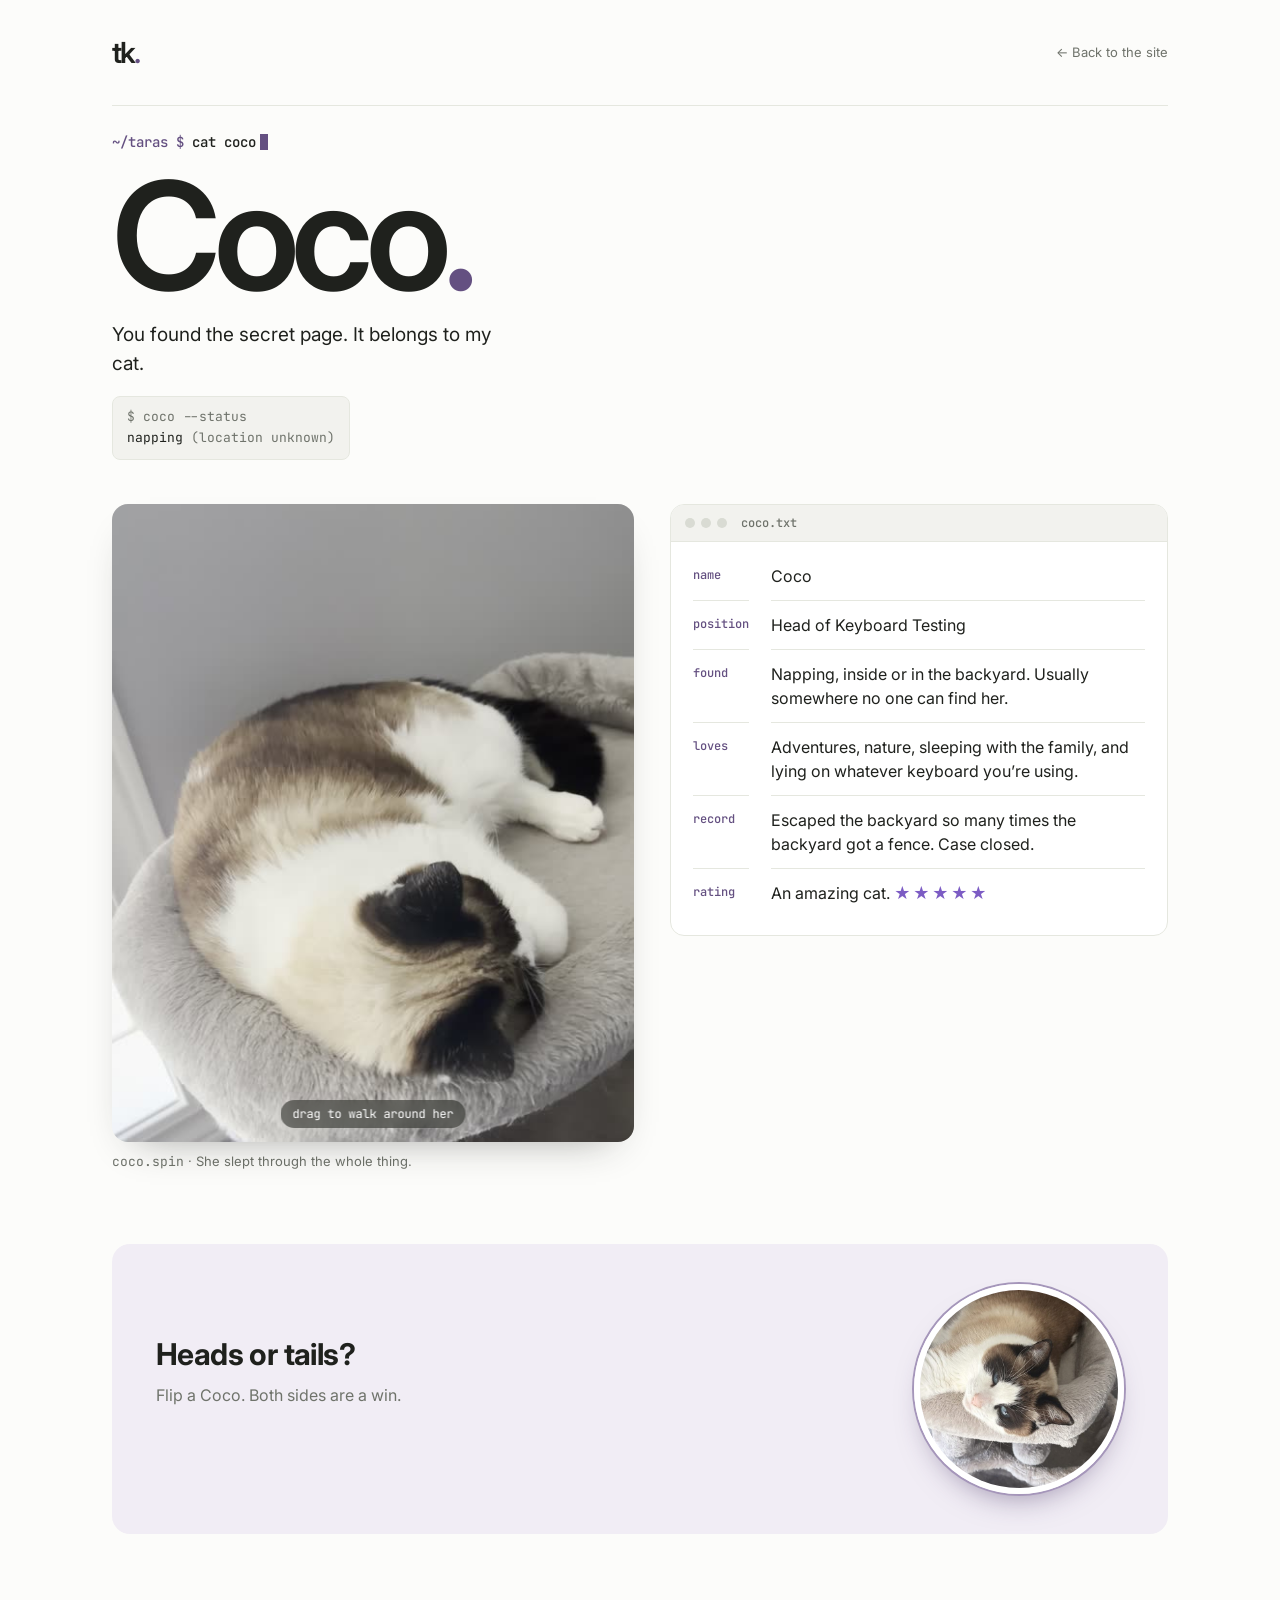
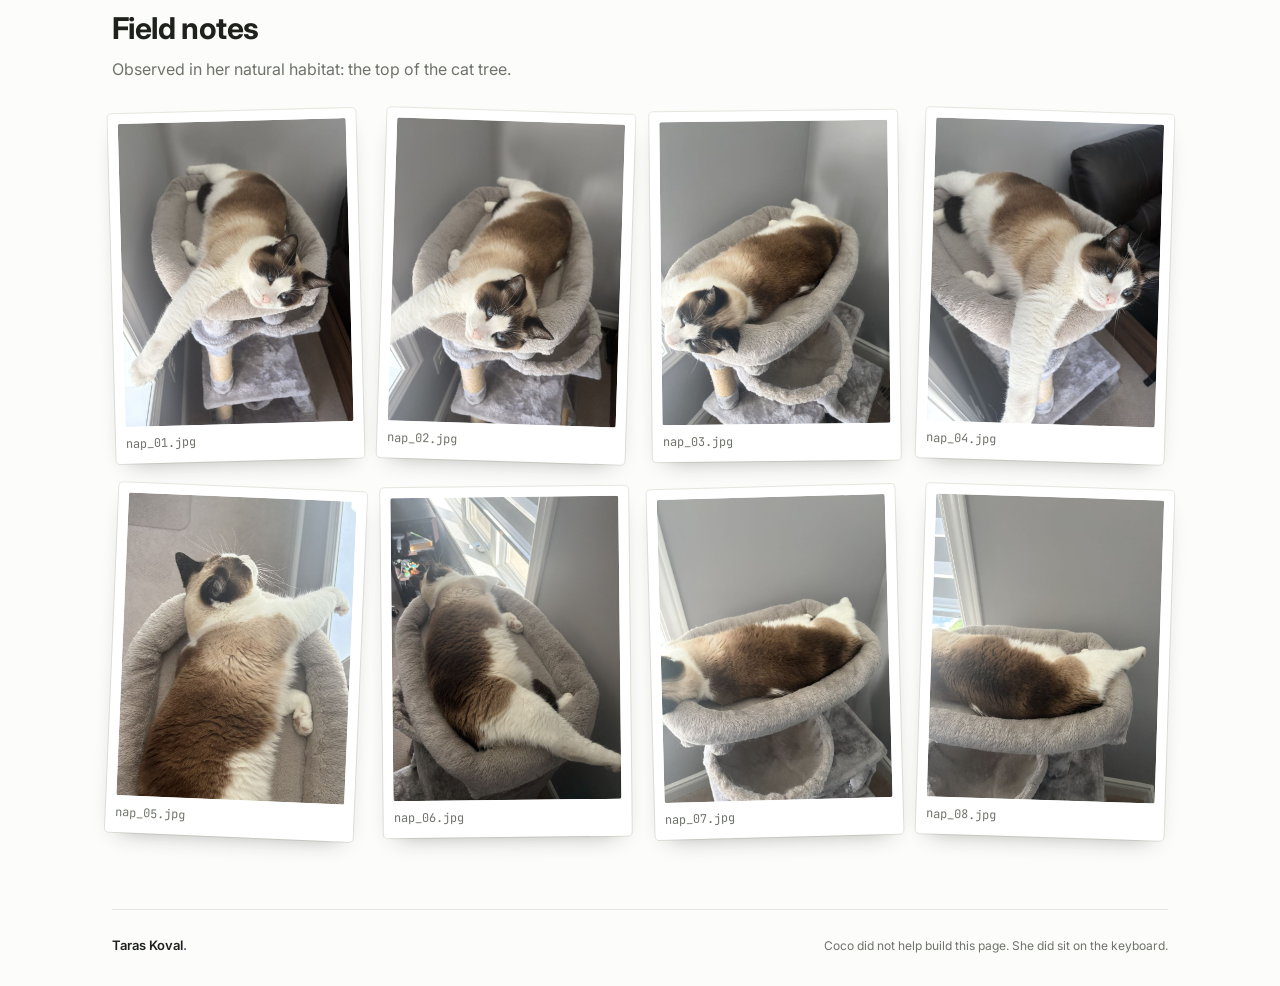
==== coco.html @ 7ed45d6b "Coco page" ====
<!doctype html>
<!-- Copyright (c) 2026 Taras Koval. All rights reserved. See LICENSE. -->
<html lang="en">
<head>
  <meta charset="utf-8">
  <meta name="viewport" content="width=device-width, initial-scale=1">
  <meta name="theme-color" content="#fcfcfa">
  <meta name="robots" content="noindex">
  <title>Coco — taraskoval.ca</title>
  <meta name="description" content="You found Coco.">
  <link rel="icon" href="./favicon.svg" type="image/svg+xml">
  <link rel="preconnect" href="https://fonts.googleapis.com">
  <link rel="preconnect" href="https://fonts.gstatic.com" crossorigin>
  <link rel="stylesheet" href="https://fonts.googleapis.com/css2?family=Inter:wght@400;500;600&family=JetBrains+Mono:wght@400;500&display=swap">
  <link rel="stylesheet" href="./style.css?v=9">
  <link rel="stylesheet" href="./coco.css?v=1">
  <script src="./coco.js?v=1" defer></script>
</head>
<body class="coco-page">
<div class="site-shell">
  <header class="site-header">
    <a class="wordmark" href="./" aria-label="Taras Koval, home">tk<span>.</span></a>
    <nav aria-label="Main navigation">
      <a href="./" class="nav-link">← Back to the site</a>
    </nav>
  </header>

  <main id="main" class="coco">
    <section class="coco-hero">
      <p class="coco-prompt"><span class="accent">~/taras $</span> cat coco<span class="coco-cursor" aria-hidden="true"></span></p>
      <h1 class="coco-name">Coco<span class="accent">.</span></h1>
      <p class="coco-lede">You found the secret page. It belongs to my cat.</p>
      <p class="coco-status"><span class="muted">$ coco --status</span><br>napping <span class="muted">(location unknown)</span></p>
    </section>

    <section class="coco-grid">
      <figure class="spin-card">
        <div class="spin" id="spin" tabindex="0" role="img"
             aria-label="Coco asleep on her cat tree. Drag or use the arrow keys to walk around her.">
          <img id="spin-frame" src="./images/coco/spin/01.jpg" width="540" height="660" alt="" draggable="false">
          <span class="spin-hint" id="spin-hint">drag to walk around her</span>
        </div>
        <figcaption><span class="mono">coco.spin</span> · She slept through the whole thing.</figcaption>
      </figure>

      <article class="profile" aria-label="Coco's profile">
        <div class="profile-bar"><span></span><span></span><span></span><b>coco.txt</b></div>
        <dl>
          <dt>Name</dt><dd>Coco</dd>
          <dt>Position</dt><dd>Head of Keyboard Testing</dd>
          <dt>Found</dt><dd>Napping, inside or in the backyard. Usually somewhere no one can find her.</dd>
          <dt>Loves</dt><dd>Adventures, nature, sleeping with the family, and lying on whatever keyboard you’re using.</dd>
          <dt>Record</dt><dd>Escaped the backyard so many times the backyard got a fence. Case closed.</dd>
          <dt>Rating</dt><dd>An amazing cat. <span class="stars" aria-label="5 out of 5">★★★★★</span></dd>
        </dl>
      </article>
    </section>

    <section class="coin-wrap" aria-labelledby="coin-title">
      <div>
        <h2 id="coin-title">Heads or tails?</h2>
        <p class="muted">Flip a Coco. Both sides are a win.</p>
        <p class="coin-result" id="coin-result" aria-live="polite">&nbsp;</p>
      </div>
      <button class="coin" id="coin" type="button" aria-label="Flip the coin">
        <span class="coin-inner" id="coin-inner">
          <span class="coin-face heads"><img src="./images/coco/heads.jpg" alt="Coco's face" width="600" height="600"></span>
          <span class="coin-face tails"><img src="./images/coco/tails.jpg" alt="Coco's back end and tail" width="600" height="600"></span>
        </span>
      </button>
    </section>

    <section class="gallery-wrap" aria-labelledby="gallery-title">
      <h2 id="gallery-title">Field notes</h2>
      <p class="muted">Observed in her natural habitat: the top of the cat tree.</p>
      <ul class="gallery">
        <li><img src="./images/coco/1.jpg" alt="Coco stretched out with one paw hanging over the edge" loading="lazy" width="720" height="960"><span>nap_01.jpg</span></li>
        <li><img src="./images/coco/2.jpg" alt="Coco looking up at the camera from her bed" loading="lazy" width="720" height="960"><span>nap_02.jpg</span></li>
        <li><img src="./images/coco/3.jpg" alt="Coco curled up, looking sideways" loading="lazy" width="720" height="960"><span>nap_03.jpg</span></li>
        <li><img src="./images/coco/6.jpg" alt="Coco lounging next to the couch" loading="lazy" width="720" height="960"><span>nap_04.jpg</span></li>
        <li><img src="./images/coco/8.jpg" alt="Coco from above, one paw reaching for the window" loading="lazy" width="720" height="960"><span>nap_05.jpg</span></li>
        <li><img src="./images/coco/7.jpg" alt="Coco from behind, looking out the window" loading="lazy" width="720" height="960"><span>nap_06.jpg</span></li>
        <li><img src="./images/coco/4.jpg" alt="Coco's back, fast asleep" loading="lazy" width="720" height="960"><span>nap_07.jpg</span></li>
        <li><img src="./images/coco/5.jpg" alt="Coco's back legs stretched out by the window" loading="lazy" width="720" height="960"><span>nap_08.jpg</span></li>
      </ul>
    </section>
  </main>

  <footer>
    <a class="footer-name" href="./">Taras Koval<span class="accent">.</span></a>
    <span>Coco did not help build this page. She did sit on the keyboard.</span>
  </footer>
</div>
</body>
</html>
---- style.css ----
/* Copyright (c) 2026 Taras Koval. All rights reserved. See LICENSE. */

:root {
  --paper:#fcfcfa;
  --ink:#1f211d;
  --muted:#6f736b;
  --line:#e5e7df;
  --field:#f2f2ee;
  --accent:#645081;
  --accent-2:#7c5cc4;
  --accent-soft:#a596ba;
  --pale:#f1edf5;
  --sans:Inter,-apple-system,BlinkMacSystemFont,'Segoe UI',Helvetica,Arial,sans-serif;
  --mono:'JetBrains Mono','SFMono-Regular',Consolas,'Liberation Mono',monospace;
  --ease:cubic-bezier(.2,.7,.2,1);
}
* { box-sizing:border-box; }
body {
  margin:0;
  background:var(--paper);
  color:var(--ink);
  font:16px/1.5 var(--sans);
  -webkit-font-smoothing:antialiased;
  overflow-x:hidden;
}
a { color:inherit; text-decoration:none; }
button,input,textarea { font:inherit; color:inherit; }
button,a,input,textarea { -webkit-tap-highlight-color:transparent; }
button { cursor:pointer; }
a:focus-visible,button:focus-visible { outline:2px solid var(--accent); outline-offset:4px; border-radius:4px; }
::selection { background:#ded5e9; color:#27202d; }
.sr-only {
  position:absolute; width:1px; height:1px; padding:0; margin:-1px;
  overflow:hidden; clip:rect(0,0,0,0); white-space:nowrap; border:0;
}
.accent { color:var(--accent); }

/* Soft light that follows the cursor (desktop only). */
.glow {
  position:fixed;
  left:0; top:0;
  width:620px; height:620px;
  margin:-310px 0 0 -310px;
  border-radius:50%;
  background:radial-gradient(circle, rgba(124,92,196,.13), rgba(124,92,196,0) 65%);
  pointer-events:none;
  z-index:0;
  opacity:0;
  transition:opacity .6s;
  transform:translate3d(var(--gx,50vw),var(--gy,30vh),0);
}
.glow.on { opacity:1; }

/* ---------- Shell ---------- */
.site-shell {
  position:relative;
  z-index:1;
  max-width:1184px;
  margin:auto;
  padding:0 64px;
  min-height:100svh;
  display:flex;
  flex-direction:column;
}
main { flex:1; display:flex; flex-direction:column; }
.page-view { flex:1; }
.page-view[hidden] { display:none!important; }
.page-view:focus { outline:none; }
.skip {
  position:absolute; top:-80px; left:20px; z-index:5;
  background:var(--ink); color:white; padding:12px;
}
.skip:focus { top:12px; }

/* ---------- Header ---------- */
.site-header {
  height:106px;
  display:flex;
  align-items:center;
  justify-content:space-between;
  border-bottom:1px solid var(--line);
}
.wordmark { font-size:29px; letter-spacing:-2px; font-weight:600; line-height:1; }
.wordmark span { color:var(--accent); display:inline-block; transition:transform .4s var(--ease); }
.wordmark:hover span { transform:translateY(-6px); }
nav { display:flex; gap:33px; font-size:13px; }
nav a { position:relative; padding:11px 0; color:var(--muted); transition:color .2s; }
nav a:hover,nav a[aria-current=page] { color:var(--ink); }
nav a:after {
  content:''; height:2px; border-radius:2px;
  background:linear-gradient(90deg,var(--accent-2),var(--accent));
  position:absolute; bottom:2px; left:0; width:100%;
  transform:scaleX(0); transform-origin:left; transition:transform .3s var(--ease);
}
nav a:hover:after { transform:scaleX(.35); }
nav a[aria-current=page]:after { transform:scaleX(1); }

/* ---------- Entrance motion ---------- */
.rise { animation:rise .7s var(--ease) both; animation-delay:calc(var(--d,0) * 80ms + 60ms); }
@keyframes rise {
  from { opacity:0; transform:translateY(16px); }
  to { opacity:1; transform:none; }
}

/* ---------- Home ---------- */
.home { padding:53px 0 70px; display:flex; flex-direction:column; }
.hero-topline { display:flex; justify-content:space-between; align-items:center; gap:20px; }
.eyebrow,.edition { font:11px/1.5 var(--mono); letter-spacing:1px; color:var(--muted); }
.edition { font-size:10px; color:var(--accent); }
.intro-grid {
  flex:1;
  display:grid;
  grid-template-columns:auto minmax(280px,450px);
  justify-content:start;
  column-gap:clamp(48px,6vw,96px);
  align-content:center;
  align-items:end;
  margin-top:40px;
}
.name {
  font-size:clamp(96px,15vw,224px);
  letter-spacing:-.07em;
  font-weight:550;
  line-height:.92;
  margin:0 0 0 -8px;
  cursor:default;
}
.name-line { display:block; white-space:nowrap; }
.char {
  display:inline-block;
  animation:char-in .9s var(--ease) both;
  animation-delay:calc(var(--i) * 45ms + 120ms);
  transition:transform .35s var(--ease), color .35s;
}
.char:hover { transform:translateY(-.08em); color:var(--accent); }
@keyframes char-in {
  from { opacity:0; transform:translateY(.45em) rotate(4deg); }
  to { opacity:1; transform:none; }
}
.name-dot { display:inline-block; animation:dot-in 1s var(--ease) .75s both; }
.name-dot.char { animation:dot-in 1s var(--ease) .75s both; }
@keyframes dot-in {
  0% { opacity:0; transform:translateY(-1.2em); }
  60% { opacity:1; transform:translateY(.06em); }
  80% { transform:translateY(-.04em); }
  100% { opacity:1; transform:none; }
}

.intro-copy { max-width:450px; padding-bottom:.4em; }
.hello { font-size:15px; font-weight:600; margin:0; }
.bio { font-size:clamp(19px,1.55vw,22px); line-height:1.6; letter-spacing:-.3px; margin:14px 0 24px; }
.bio strong { font-weight:500; color:var(--accent); }

.stack {
  display:flex;
  flex-wrap:wrap;
  align-items:center;
  gap:6px 10px;
  margin:0 0 26px;
  padding:10px 14px;
  font:13px/1.4 var(--mono);
  background:var(--pale);
  border-radius:8px;
  width:max-content;
  max-width:100%;
}
.stack-prompt { color:var(--accent-soft); }
.stack-text { color:var(--muted); white-space:nowrap; }
.scramble { color:var(--accent); font-weight:500; }
.caret {
  display:inline-block;
  width:7px; height:15px;
  margin-left:3px;
  vertical-align:-2px;
  background:var(--accent);
  animation:blink 1.1s steps(1) infinite;
}
@keyframes blink { 50% { opacity:0; } }

/* Buttons */
.actions { display:flex; gap:12px; flex-wrap:wrap; margin-bottom:24px; }
.btn {
  display:inline-flex;
  align-items:center;
  justify-content:center;
  gap:12px;
  padding:13px 22px;
  border-radius:999px;
  border:0;
  font-size:14px;
  font-weight:500;
  transition:transform .25s var(--ease), box-shadow .25s, background-position .5s;
}
.btn-arrow { display:inline-block; transition:transform .25s var(--ease); }
.btn:hover .btn-arrow { transform:translateX(4px); }
.btn:active { transform:scale(.97); }
.btn-primary {
  color:white;
  background:linear-gradient(110deg,var(--accent-2),var(--accent) 55%,#4d3c66);
  background-size:180% 100%;
  box-shadow:0 6px 18px -8px rgba(100,80,129,.7);
}
.btn-primary:hover { background-position:100% 0; box-shadow:0 10px 24px -10px rgba(100,80,129,.85); transform:translateY(-1px); }
.btn-soft { background:var(--pale); color:var(--accent); }
.btn-soft:hover { background:#e8e1f0; transform:translateY(-1px); }

.social-links { display:flex; gap:22px; align-items:center; }
.social-links a {
  display:flex; align-items:center; gap:7px;
  color:var(--muted); font-size:12px; padding:6px 0; transition:color .2s, transform .2s var(--ease);
}
.social-links a:hover { color:var(--accent); transform:translateY(-2px); }
.social-links svg { width:17px; height:17px; }

/* ---------- Inner pages ---------- */
.projects,.contact { padding:64px 0 72px; max-width:720px; }
.page-title {
  font-size:clamp(56px,8vw,88px);
  font-weight:550;
  letter-spacing:-.055em;
  line-height:1;
  margin:16px 0 22px;
}
.lede { font-size:17px; line-height:1.75; color:#4a4d46; margin:0 0 40px; max-width:640px; }

/* Projects */
.projects { max-width:960px; }
.proj {
  position:relative;
  margin-bottom:28px;
  padding:32px;
  border:1px solid var(--line);
  border-radius:20px;
  background:rgba(255,255,255,.75);
  box-shadow:0 1px 0 rgba(31,33,29,.03), 0 18px 40px -28px rgba(68,52,92,.35);
}
.proj-head { display:flex; align-items:center; gap:12px; margin-bottom:10px; }
.proj-num { font:12px var(--mono); color:var(--accent); }
.pill {
  display:inline-flex; align-items:center; gap:7px; padding:4px 10px; border-radius:999px;
  font:500 11px/1.4 var(--mono); letter-spacing:.4px; text-transform:uppercase;
}
.pill-dot { width:7px; height:7px; border-radius:50%; background:currentColor; }
.pill-live { background:#e6f3ea; color:#2f7d4f; }
.pill-live .pill-dot { box-shadow:0 0 0 0 rgba(47,125,79,.5); animation:pulse 2.2s infinite; }
.pill-wip { background:#fbf0dc; color:#9a6512; }
@keyframes pulse { 70% { box-shadow:0 0 0 7px rgba(47,125,79,0); } 100% { box-shadow:0 0 0 0 rgba(47,125,79,0); } }
.proj-title { font-size:clamp(30px,4vw,40px); font-weight:600; letter-spacing:-.04em; line-height:1.05; margin:0 0 8px; }
.proj-title a { background:linear-gradient(var(--accent-soft),var(--accent-soft)) 0 100%/0 2px no-repeat; transition:background-size .3s var(--ease); }
.proj-title a:hover { background-size:100% 2px; }
.proj-tagline { font-size:18px; line-height:1.5; color:#4a4d46; margin:0 0 4px; }
.proj-text { font-size:15px; line-height:1.7; color:var(--muted); margin:12px 0 0; }

/* Slotted: two screenshots laid on top of each other like photos */
.proj-shots {
  position:relative; display:block; height:360px; margin:26px 0 30px;
  border-radius:16px; background:linear-gradient(135deg,#f1edf5,#f6efe4); overflow:hidden;
}
.shot { position:absolute; border-radius:10px; box-shadow:0 18px 40px -16px rgba(40,25,10,.45); transition:transform .5s var(--ease); height:auto; }
.shot-back { width:31%; left:7%; top:28px; transform:rotate(-4deg); }
.shot-front { width:56%; right:6%; top:44px; transform:rotate(2deg); }
.proj-shots:hover .shot-back { transform:rotate(-6deg) translate(-6px,-4px); }
.proj-shots:hover .shot-front { transform:rotate(1deg) translate(6px,-6px); }
.proj-story { display:grid; grid-template-columns:repeat(3,1fr); gap:26px; }
.proj-story h3 { font:500 11px/1.5 var(--mono); letter-spacing:1px; text-transform:uppercase; color:var(--accent); margin:0 0 8px; }
.proj-story p { font-size:14.5px; line-height:1.7; color:#4a4d46; margin:0; }
.proj-stats { list-style:none; display:grid; grid-template-columns:repeat(3,1fr); gap:12px; margin:28px 0; padding:0; }
.proj-stats li { padding:16px 18px; border-radius:14px; background:var(--pale); }
.proj-stats b { display:block; font-size:34px; font-weight:600; letter-spacing:-.04em; line-height:1; color:var(--accent); }
.proj-stats span { display:block; margin-top:6px; font-size:13px; color:var(--muted); }
.proj-foot { display:flex; flex-wrap:wrap; align-items:center; justify-content:space-between; gap:16px 24px; }
.proj-links { display:flex; gap:12px; flex-wrap:wrap; }
.chips { list-style:none; display:flex; flex-wrap:wrap; gap:8px; margin:0; padding:0; }
.chips li { font:12px var(--mono); padding:5px 10px; border:1px solid var(--line); border-radius:8px; color:#4a4d46; background:var(--paper); }
.text-link { font-size:14px; font-weight:500; color:var(--accent); }
.text-link:hover { text-decoration:underline; text-underline-offset:3px; }

/* Telescope tracker: picture on the left, story on the right */
.proj-split { display:grid; grid-template-columns:minmax(0,5fr) minmax(0,7fr); gap:32px; align-items:start; }
.proj-sky { border-radius:16px; overflow:hidden; aspect-ratio:4/3; }
.proj-sky svg { display:block; width:100%; height:100%; }
.proj-sky .moon { animation:drift 14s ease-in-out infinite alternate; transform-origin:150px 212px; }
.proj-sky .scope rect:last-child { animation:follow 14s ease-in-out infinite alternate; transform-origin:0 0; }
@keyframes drift { from { transform:rotate(-14deg); } to { transform:rotate(10deg); } }
@keyframes follow { from { transform:rotate(24deg); } to { transform:rotate(48deg); } }
.build-log { list-style:none; margin:20px 0 22px; padding:0; display:grid; gap:10px; }
.build-log li { position:relative; padding-left:30px; font-size:14.5px; line-height:1.5; color:var(--muted); }
.build-log li:before {
  content:''; position:absolute; left:0; top:1px; width:18px; height:18px; border-radius:50%;
  border:1.5px dashed #c9bfd6; box-sizing:border-box;
}
.build-log li.done { color:var(--ink); }
.build-log li.done:before { content:'✓'; border:0; background:var(--accent); color:#fff; font-size:11px; line-height:18px; text-align:center; }
.build-log .when { margin-left:6px; font:11px var(--mono); color:var(--accent); }

/* This website: small card with a little terminal */
.proj-small { display:grid; grid-template-columns:minmax(0,1fr) 300px; gap:28px; align-items:center; }
.proj-small .proj-foot { margin-top:18px; }
.mini-term { border-radius:14px; background:#1f211d; padding:14px 16px 20px; box-shadow:0 18px 40px -24px rgba(31,33,29,.6); }
.mt-dots { display:flex; gap:6px; margin-bottom:16px; }
.mt-dots i { width:9px; height:9px; border-radius:50%; background:#4a4d46; }
.mt-dots i:first-child { background:#e06c5a; } .mt-dots i:nth-child(2) { background:#e5b94e; } .mt-dots i:nth-child(3) { background:#5fb57b; }
.mini-term code { font:13px var(--mono); color:#e7e6e1; white-space:nowrap; }
.mini-term b { color:#c4b2ef; font-weight:500; }
.mt-prompt { color:#8a8d85; }
.mt-caret { display:inline-block; width:7px; height:14px; margin-left:3px; vertical-align:-2px; background:#c4b2ef; animation:blink 1.1s steps(1) infinite; }
@keyframes blink { 50% { opacity:0; } }

/* Contact */
.email-inline { white-space:nowrap; }
.email-inline a {
  color:var(--accent);
  font-weight:500;
  background:linear-gradient(var(--accent-soft),var(--accent-soft)) 0 100%/100% 1px no-repeat;
  transition:background-size .3s;
}
.email-inline a:hover { background-size:100% 2px; }
.copy-chip {
  margin-left:8px;
  padding:3px 10px;
  border:0;
  border-radius:999px;
  background:var(--pale);
  color:var(--accent);
  font:500 12px var(--sans);
  vertical-align:2px;
  transition:background .2s, color .2s;
}
.copy-chip:hover { background:#e8e1f0; }
.copy-chip.copied { background:var(--accent); color:white; }

.form-wrap { position:relative; }
.field { margin-bottom:22px; }
.field label { display:block; font-size:14px; font-weight:500; margin-bottom:8px; }
.req { color:#b0413e; }
.field input,.field textarea {
  display:block;
  width:100%;
  border:1.5px solid transparent;
  border-radius:10px;
  background:var(--field);
  padding:14px 16px;
  font-size:16px;
  outline:none;
  transition:border-color .2s, background .2s, box-shadow .2s;
}
.field textarea { resize:vertical; min-height:150px; max-height:420px; line-height:1.6; }
.field input:hover,.field textarea:hover { background:#ededE8; }
.field input:focus,.field textarea:focus {
  background:white;
  border-color:var(--accent);
  box-shadow:0 0 0 4px rgba(100,80,129,.12);
}
.field.invalid input,.field.invalid textarea { border-color:#b0413e; background:#fdf6f5; }
.field-error { font-size:13px; color:#b0413e; margin:6px 0 0; min-height:0; }
.field-error:empty { display:none; }
.form-foot { display:flex; align-items:center; gap:18px; flex-wrap:wrap; }
.send-button { padding:14px 28px; }
.send-button:disabled { opacity:.7; cursor:wait; transform:none; }
.send-button.loading .btn-arrow { animation:spin .8s linear infinite; }
@keyframes spin { to { transform:rotate(360deg); } }
.form-status { font-size:14px; margin:0; color:var(--muted); flex:1; min-width:200px; }
.form-status[data-state=error] { color:#b0413e; }
.honeypot { display:none!important; }

.sent {
  text-align:center;
  padding:48px 24px;
  border-radius:16px;
  background:var(--pale);
  animation:rise .6s var(--ease) both;
}
.sent:focus { outline:none; }
.sent h2 { font-size:24px; font-weight:600; letter-spacing:-.5px; margin:18px 0 8px; }
.sent p { color:var(--muted); margin:0 0 24px; }
.sent .btn-soft { background:white; }
.sent .btn-soft:hover { background:#fbfaff; }
.sent-check { width:64px; height:64px; fill:none; stroke:var(--accent); stroke-width:2.5; stroke-linecap:round; stroke-linejoin:round; }
.sent-check circle { stroke-dasharray:151; stroke-dashoffset:151; animation:draw-stroke .7s var(--ease) .1s forwards; }
.sent-check path { stroke-dasharray:36; stroke-dashoffset:36; animation:draw-stroke .4s var(--ease) .65s forwards; }
@keyframes draw-stroke { to { stroke-dashoffset:0; } }

.elsewhere {
  display:flex;
  flex-wrap:wrap;
  align-items:center;
  gap:10px 22px;
  margin-top:48px;
  padding-top:22px;
  border-top:1px solid var(--line);
  font-size:14px;
}
.elsewhere a { color:var(--ink); transition:color .2s; }
.elsewhere a:hover { color:var(--accent); }
.elsewhere a span { color:var(--accent-soft); }
.elsewhere .where { color:var(--muted); margin-left:auto; }

/* ---------- Resume ---------- */
.resume { padding:64px 0 80px; }
.resume-top { display:flex; justify-content:space-between; align-items:flex-end; gap:32px; flex-wrap:wrap; margin-bottom:40px; }
.resume-top .lede { margin-bottom:0; }
.resume-top .actions { margin-bottom:6px; }
.btn:hover .btn-arrow-down { transform:translateY(3px); }

.sheet {
  --rx:0deg; --ry:0deg;
  max-width:860px;
  margin:0 auto;
  padding:56px 64px 60px;
  background:#fff;
  color:#000;
  border-radius:4px;
  box-shadow:0 1px 2px rgba(0,0,0,.06), 0 24px 60px -24px rgba(40,30,60,.28);
  font:15px/1.45 'Times New Roman',Tinos,'Liberation Serif',Times,serif;
  transform:perspective(1600px) rotateX(var(--rx)) rotateY(var(--ry));
  transition:transform .5s var(--ease), box-shadow .5s;
  animation:sheet-in .9s var(--ease) .25s backwards;
}
.sheet:hover { box-shadow:0 1px 2px rgba(0,0,0,.06), 0 34px 80px -28px rgba(40,30,60,.38); }
@keyframes sheet-in {
  from { opacity:0; transform:perspective(1600px) translateY(40px) rotateX(8deg); }
  to { opacity:1; transform:perspective(1600px) rotateX(0) rotateY(0); }
}
.cv-in { animation:rise .7s var(--ease) both; }
.sheet > .cv-in:nth-child(1) { animation-delay:.45s; }
.sheet > .cv-in:nth-child(2) { animation-delay:.55s; }
.sheet > .cv-in:nth-child(3) { animation-delay:.65s; }
.sheet > .cv-in:nth-child(4) { animation-delay:.75s; }
.sheet > .cv-in:nth-child(5) { animation-delay:.85s; }
.sheet > .cv-in:nth-child(6) { animation-delay:.95s; }
.sheet > .cv-in:nth-child(7) { animation-delay:1.05s; }

.cv-head { text-align:center; margin-bottom:6px; }
.cv-name { font-size:32px; letter-spacing:.06em; font-weight:700; margin:0 0 6px; }
.cv-contact {
  margin:0;
  font-size:14px;
  display:flex;
  flex-wrap:wrap;
  justify-content:center;
  align-items:baseline;
  row-gap:2px;
}
.cv-contact > span:not(.nowrap) { margin:0 7px; }
.cv-contact a, .cv-contact .nowrap { white-space:nowrap; max-width:100%; overflow-wrap:anywhere; }
.cv-contact a { background:linear-gradient(#000,#000) 0 100%/0 1px no-repeat; transition:background-size .3s; }
.cv-contact a:hover { background-size:100% 1px; }
.cv-section h3 {
  font-size:15.5px; font-weight:700; letter-spacing:.04em;
  margin:20px 0 7px; padding-bottom:3px;
  border-bottom:1px solid #000;
}
.cv-section p { margin:0 0 3px; }
.cv-entry { margin-bottom:9px; }
.cv-entry:last-child { margin-bottom:0; }
.cv-row { display:flex; justify-content:space-between; gap:18px; }
.cv-row > span:last-child { text-align:right; white-space:nowrap; }
.cv-section ul { margin:3px 0 0; padding-left:22px; }
.cv-section li { margin:1px 0; }
.project-link {
  position:relative;
  margin-left:5px;
  font-style:italic;
  text-decoration:underline;
  text-underline-offset:2px;
}
.project-link:before { content:'– '; display:inline-block; text-decoration:none; margin-right:4px; }
.project-link:hover { color:var(--accent); }
.project-link[hidden] { display:none; }

@media(max-width:1000px) {
  .cv-contact { column-gap:16px; }
  .cv-contact > span:not(.nowrap) { display:none; }
}
@media(max-width:720px) {
  .resume { padding:40px 0 56px; }
  .resume-top { margin-bottom:28px; }
  .resume-top .actions { width:100%; }
  .sheet { padding:28px 20px 32px; font-size:14px; border-radius:3px; }
  .cv-name { font-size:25px; }
  .cv-contact { font-size:12.5px; line-height:1.6; column-gap:14px; }
  .cv-row { flex-direction:column; gap:0; }
  .cv-row > span:last-child { text-align:left; white-space:normal; color:#444; }
}

/* Printing the resume page gives a clean one-page resume. */
@media print {
  @page { size:Letter; margin:.5in .6in; }
  body { background:#fff; }
  .glow, .site-header, footer, .resume-top, .skip { display:none!important; }
  .site-shell { padding:0; max-width:none; min-height:0; }
  .resume { padding:0; }
  .sheet, .sheet:hover { box-shadow:none; }
  .sheet { padding:0; max-width:none; transform:none!important; animation:none; font-size:10.5pt; line-height:1.3; }
  .cv-entry { margin-bottom:6px; }
  .cv-in { animation:none; }
  .cv-name { font-size:22pt; }
  .cv-contact { font-size:9.5pt; column-gap:0; }
  .cv-contact > span:not(.nowrap) { display:inline; margin:0 6px; }
  .cv-section h3 { font-size:11pt; margin:12px 0 5px; }
}

/* ---------- Footer ---------- */
footer {
  display:flex; align-items:center; justify-content:space-between; gap:20px;
  padding:26px 0 30px;
  font-size:12px;
  color:var(--muted);
  border-top:1px solid var(--line);
}
.footer-name { font-size:13px; font-weight:600; color:var(--ink); }
.footer-right { display:inline-flex; align-items:center; gap:10px; }
/* A tiny paw that leads to Coco's page. */
.paw { display:inline-flex; color:#d3cbdd; transition:color .3s, transform .3s var(--ease); }
.paw svg { fill:currentColor; }
.paw:hover, .paw:focus-visible { color:var(--accent); transform:rotate(-14deg) scale(1.25); }

/* ---------- Responsive ---------- */
@media(min-width:1450px) {
  .site-shell { max-width:1270px; }
}
@media(max-width:900px) {
  .site-shell { padding:0 38px; }
  .name { font-size:116px; }
  .bio { font-size:17px; }
}
@media(max-width:720px) {
  .site-shell { padding:0 22px; }
  .site-header { height:78px; }
  .wordmark { font-size:26px; }
  nav { gap:22px; font-size:13px; }
  .home { padding:32px 0 48px; }
  .eyebrow { font-size:10px; letter-spacing:.6px; }
  .edition { font-size:10px; }
  .intro-grid { grid-template-columns:1fr; gap:26px; margin-top:28px; align-items:start; align-content:start; }
  .intro-copy { padding-bottom:0; }
  .name { font-size:clamp(84px,24vw,140px); margin-left:-4px; }
  .intro-copy { max-width:none; }
  .bio { font-size:17px; margin:12px 0 20px; }
  .stack { font-size:12px; }
  .btn { flex:1; padding:14px 18px; }
  .projects,.contact { padding:40px 0 52px; }
  .proj { padding:22px 18px; border-radius:16px; }
  .proj-shots { height:230px; margin:20px 0 24px; }
  .shot-back { width:36%; left:5%; top:22px; }
  .shot-front { width:62%; right:4%; top:34px; }
  .proj-story, .proj-stats { grid-template-columns:1fr; gap:14px; }
  .proj-stats li { display:flex; align-items:baseline; gap:12px; padding:12px 16px; }
  .proj-stats b { font-size:26px; }
  .proj-stats span { margin:0; }
  .proj-split, .proj-small { grid-template-columns:1fr; gap:20px; }
  .proj-links { width:100%; }
  .proj-links .btn { flex:1; }
  .lede { font-size:16px; margin-bottom:32px; }
  .form-foot .btn { flex:none; width:100%; }
  .elsewhere .where { margin-left:0; width:100%; }
  footer { flex-direction:column; align-items:flex-start; gap:6px; }
}
@media(max-width:400px) {
  .edition { display:none; }
  .actions { flex-direction:column; }
}
@media(hover:none) { .glow { display:none; } }
@media(prefers-reduced-motion:reduce) {
  *,*:before,*:after { animation:none!important; transition:none!important; }
  .sent-check circle,.sent-check path { stroke-dashoffset:0; }
  .glow { display:none; }
}
---- coco.css ----
/* Copyright (c) 2026 Taras Koval. All rights reserved. See LICENSE. */
/* Coco's page. Uses the colours and fonts from style.css. */

.coco { padding:28px 0 72px; }
.muted { color:var(--muted); }
.mono { font-family:var(--mono); }

/* ---------- Top ---------- */
.coco-hero { margin-bottom:44px; animation:coco-up .7s var(--ease) both; }
.coco-prompt { font:500 14px/1 var(--mono); margin:0 0 18px; }
.coco-cursor {
  display:inline-block; width:8px; height:16px; margin-left:4px;
  vertical-align:-3px; background:var(--accent);
  animation:coco-blink 1s steps(1) infinite;
}
.coco-name {
  font-size:clamp(72px, 14vw, 150px); line-height:.9;
  letter-spacing:-.05em; font-weight:600; margin:0 0 18px;
}
.coco-lede { font-size:19px; margin:0 0 18px; max-width:34ch; }
.coco-status {
  display:inline-block; margin:0; padding:10px 14px;
  font:13px/1.6 var(--mono); background:var(--field);
  border:1px solid var(--line); border-radius:8px;
}

/* ---------- Spin + profile ---------- */
.coco-grid {
  display:grid; grid-template-columns:minmax(0, 1.05fr) minmax(0, 1fr);
  gap:36px; align-items:start; margin-bottom:72px;
}
.spin-card { margin:0; }
.spin {
  position:relative; aspect-ratio:540/660; overflow:hidden;
  border-radius:16px; background:var(--field);
  cursor:grab; touch-action:pan-y; user-select:none;
  box-shadow:0 18px 40px -24px rgba(31,33,29,.45);
}
.spin:active { cursor:grabbing; }
.spin img { width:100%; height:100%; object-fit:cover; display:block; pointer-events:none; }
.spin-hint {
  position:absolute; left:50%; bottom:14px; transform:translateX(-50%);
  padding:6px 12px; border-radius:99px; white-space:nowrap;
  font:12px var(--mono); color:#fff; background:rgba(31,33,29,.55);
  backdrop-filter:blur(6px); -webkit-backdrop-filter:blur(6px);
  transition:opacity .5s;
}
.spin-hint.gone { opacity:0; }
.spin-card figcaption { margin-top:10px; font-size:13px; color:var(--muted); }

.profile {
  border:1px solid var(--line); border-radius:14px; overflow:hidden;
  background:#fff; animation:coco-up .7s .12s var(--ease) both;
}
.profile-bar {
  display:flex; align-items:center; gap:6px; padding:10px 14px;
  background:var(--field); border-bottom:1px solid var(--line);
}
.profile-bar span { width:10px; height:10px; border-radius:50%; background:#d9dbd3; }
.profile-bar b { margin-left:8px; font:500 12px var(--mono); color:var(--muted); }
.profile dl { margin:0; padding:10px 22px 18px; display:grid; grid-template-columns:auto 1fr; column-gap:22px; }
.profile dt {
  padding:12px 0; font:500 12px/1.9 var(--mono); color:var(--accent);
  text-transform:lowercase; border-bottom:1px solid var(--line);
}
.profile dd { margin:0; padding:12px 0; border-bottom:1px solid var(--line); }
.profile dt:last-of-type, .profile dd:last-of-type { border-bottom:0; }
.stars { color:var(--accent-2); letter-spacing:2px; }

/* ---------- Coin ---------- */
.coin-wrap {
  display:flex; align-items:center; justify-content:space-between; gap:40px;
  padding:40px 44px; margin-bottom:72px;
  border-radius:18px; background:var(--pale);
}
.coin-wrap h2, .gallery-wrap h2 { font-size:30px; letter-spacing:-.02em; margin:0 0 6px; }
.coin-wrap p { margin:0; }
.coin-result { margin-top:16px!important; font:500 15px var(--mono); color:var(--accent); min-height:1.5em; }
.coin {
  flex:none; width:210px; height:210px; padding:0; border:0;
  background:none; perspective:900px;
}
.coin-inner {
  position:relative; display:block; width:100%; height:100%;
  transform-style:preserve-3d;
  transition:transform 1.6s cubic-bezier(.3,.9,.3,1);
  animation:coin-idle 6s ease-in-out infinite;
}
.coin-inner.flipping { animation:none; }
.coin-face {
  position:absolute; inset:0; border-radius:50%; overflow:hidden;
  backface-visibility:hidden; -webkit-backface-visibility:hidden;
  border:6px solid #fff;
  box-shadow:0 0 0 2px var(--accent-soft), 0 16px 30px -14px rgba(60,40,90,.5);
}
.coin-face img { width:100%; height:100%; object-fit:cover; display:block; }
.coin-face.tails { transform:rotateY(180deg); }

/* ---------- Gallery ---------- */
.gallery-wrap > .muted { margin:0 0 30px; }
.gallery {
  list-style:none; margin:0; padding:0;
  display:grid; grid-template-columns:repeat(4, minmax(0, 1fr)); gap:26px 22px;
}
.gallery li {
  background:#fff; padding:10px 10px 12px; border-radius:4px;
  box-shadow:0 10px 24px -14px rgba(31,33,29,.45), 0 0 0 1px var(--line);
  transform:rotate(var(--r, -1.5deg));
  transition:transform .35s var(--ease), box-shadow .35s;
}
.gallery li:nth-child(2n) { --r:1.8deg; }
.gallery li:nth-child(3n) { --r:-.6deg; }
.gallery li:nth-child(5n) { --r:2.4deg; }
.gallery li:hover { transform:rotate(0) translateY(-6px) scale(1.03); z-index:1; box-shadow:0 22px 40px -18px rgba(31,33,29,.5), 0 0 0 1px var(--line); }
.gallery img { width:100%; height:auto; aspect-ratio:3/4; object-fit:cover; display:block; border-radius:2px; }
.gallery span { display:block; margin-top:9px; font:12px var(--mono); color:var(--muted); }

/* ---------- Motion ---------- */
@keyframes coco-up { from { opacity:0; transform:translateY(14px); } to { opacity:1; transform:none; } }
@keyframes coco-blink { 50% { opacity:0; } }
@keyframes coin-idle { 0%,100% { transform:rotateY(-14deg); } 50% { transform:rotateY(14deg); } }
@media (prefers-reduced-motion: reduce) {
  .coco-hero, .profile, .coin-inner, .coco-cursor { animation:none; }
  .coin-inner { transition-duration:.01s; }
}

/* ---------- Phones ---------- */
@media (max-width:900px) {
  .coco-grid { grid-template-columns:1fr; gap:28px; }
  .spin-card { max-width:460px; }
  .gallery { grid-template-columns:repeat(3, minmax(0, 1fr)); }
}
@media (max-width:720px) {
  .coco-lede { font-size:17px; }
  .coin-wrap { flex-direction:column-reverse; text-align:center; padding:32px 22px; gap:26px; }
  .coin { width:180px; height:180px; }
  .gallery { grid-template-columns:repeat(2, minmax(0, 1fr)); gap:20px 14px; }
  .profile dl { padding:6px 16px 12px; column-gap:16px; }
  footer { flex-direction:column; align-items:flex-start; gap:6px; }
}
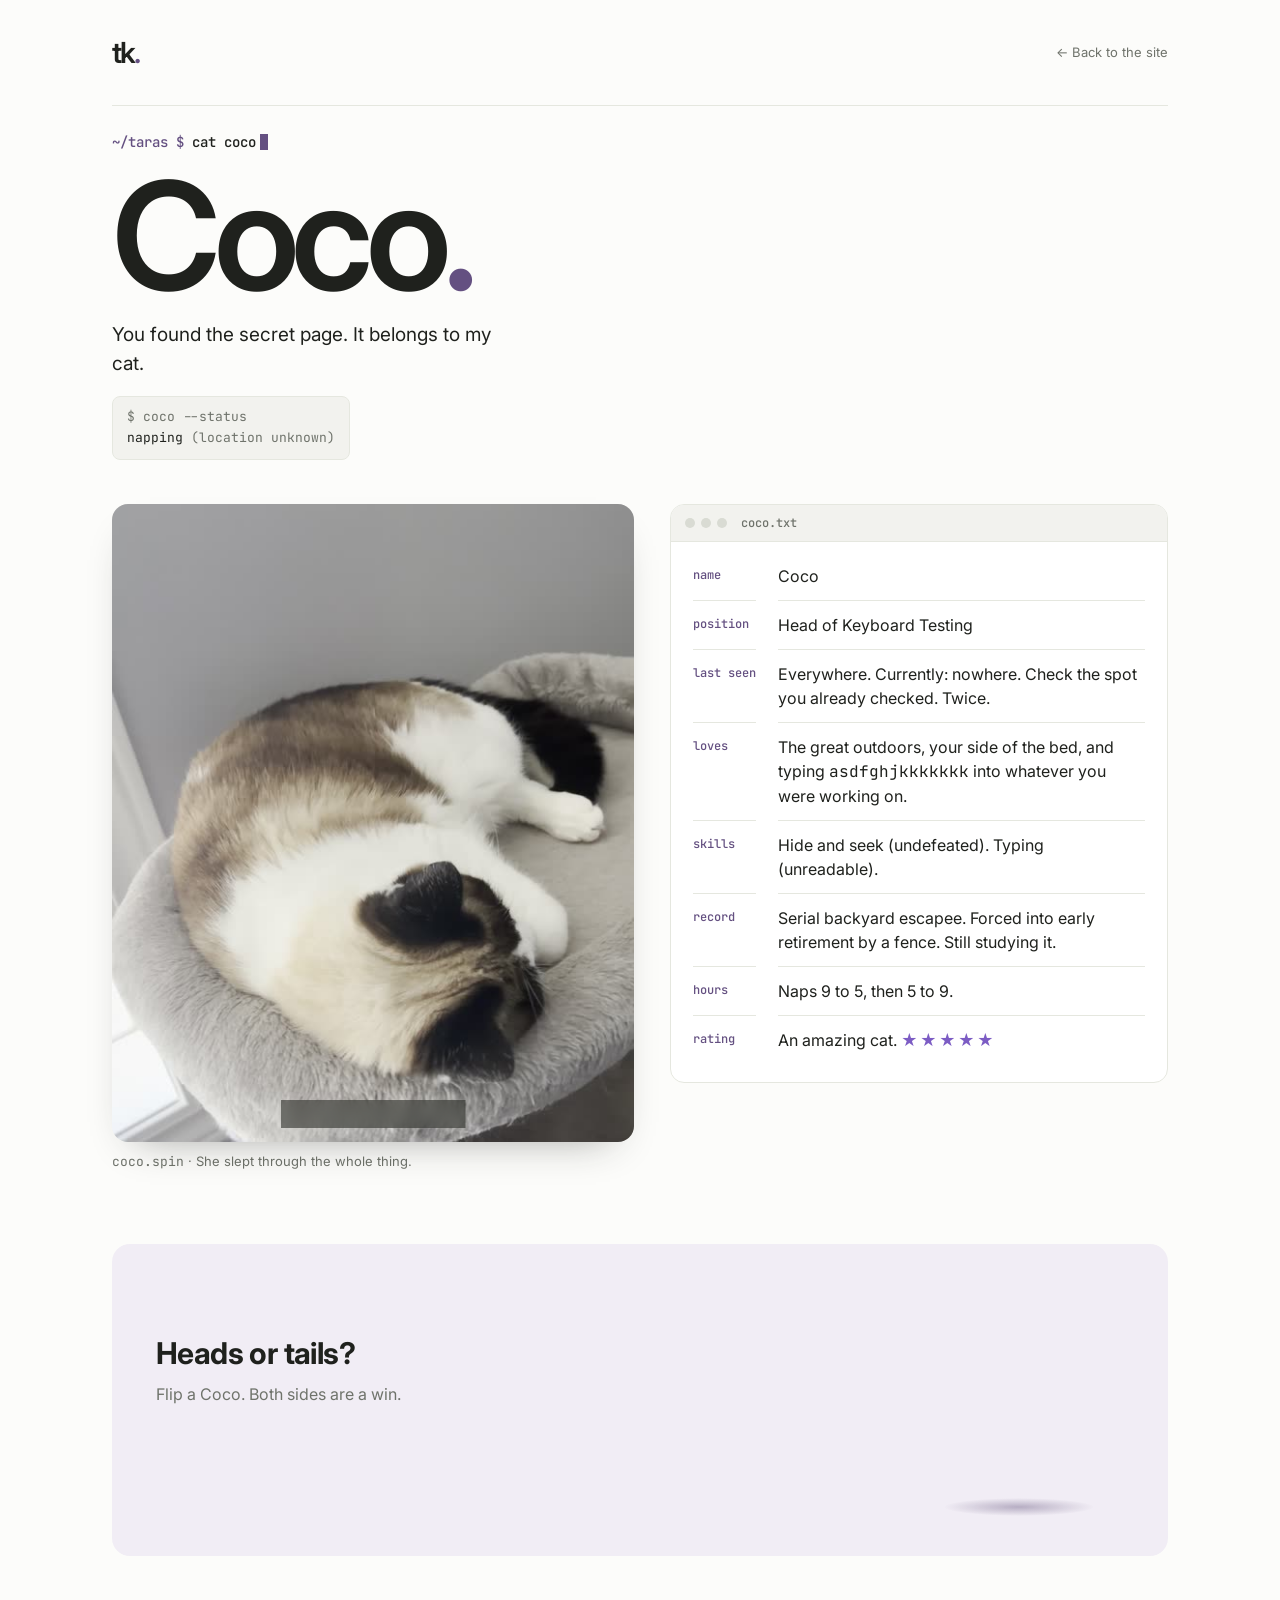
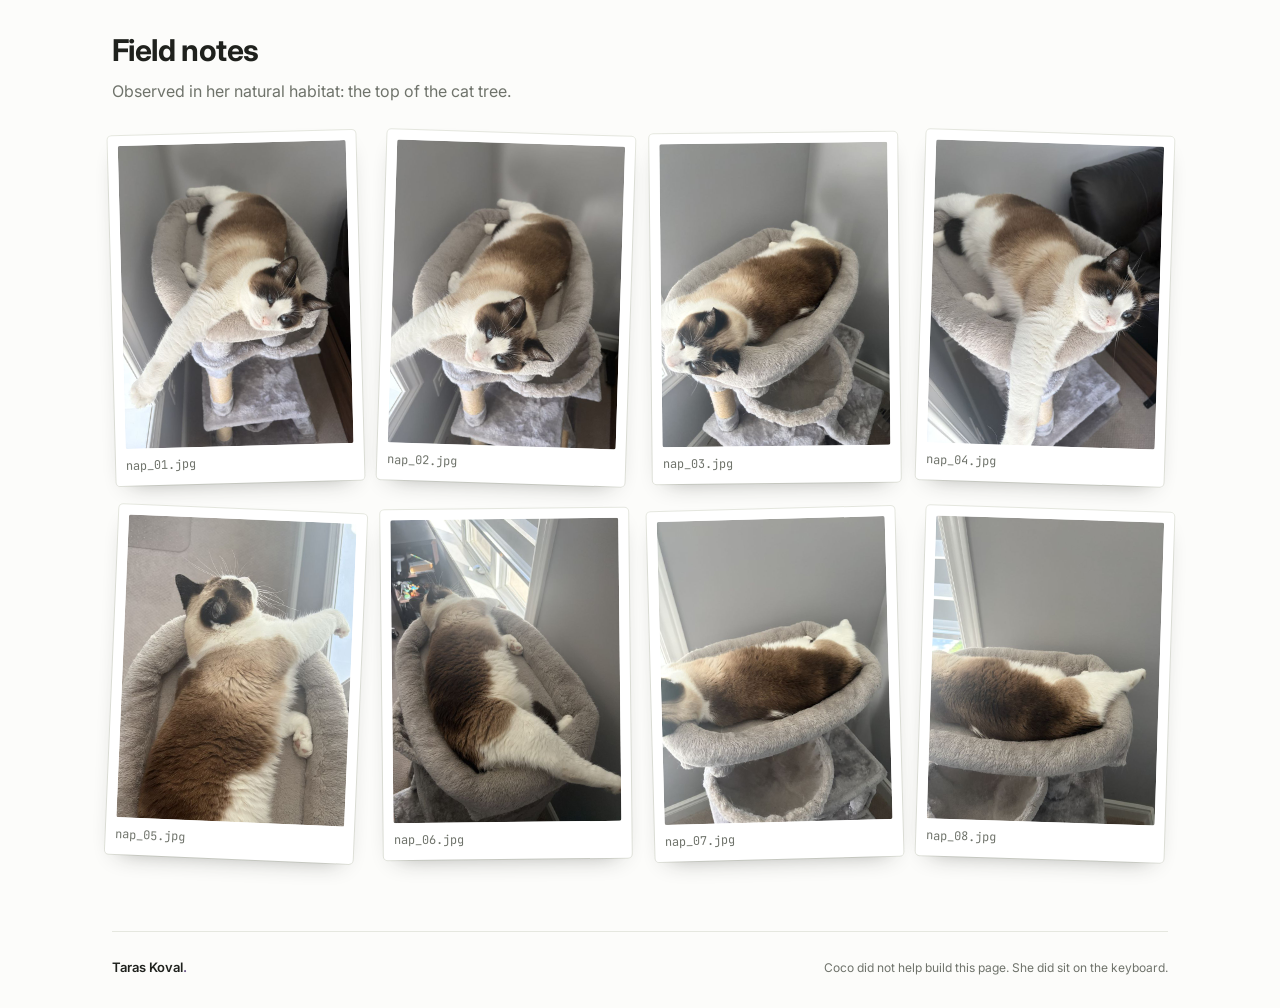
==== commit 6c0e8c35: "Changes to the Coco page" ====
--- a/coco.html
+++ b/coco.html
@@ -13,8 +13,8 @@
   <link rel="preconnect" href="https://fonts.gstatic.com" crossorigin>
   <link rel="stylesheet" href="https://fonts.googleapis.com/css2?family=Inter:wght@400;500;600&family=JetBrains+Mono:wght@400;500&display=swap">
   <link rel="stylesheet" href="./style.css?v=9">
-  <link rel="stylesheet" href="./coco.css?v=1">
-  <script src="./coco.js?v=1" defer></script>
+  <link rel="stylesheet" href="./coco.css?v=2">
+  <script src="./coco.js?v=2" defer></script>
 </head>
 <body class="coco-page">
 <div class="site-shell">
@@ -48,9 +48,11 @@
         <dl>
           <dt>Name</dt><dd>Coco</dd>
           <dt>Position</dt><dd>Head of Keyboard Testing</dd>
-          <dt>Found</dt><dd>Napping, inside or in the backyard. Usually somewhere no one can find her.</dd>
-          <dt>Loves</dt><dd>Adventures, nature, sleeping with the family, and lying on whatever keyboard you’re using.</dd>
-          <dt>Record</dt><dd>Escaped the backyard so many times the backyard got a fence. Case closed.</dd>
+          <dt>Last seen</dt><dd>Everywhere. Currently: nowhere. Check the spot you already checked. Twice.</dd>
+          <dt>Loves</dt><dd>The great outdoors, your side of the bed, and typing <span class="mono">asdfghjkkkkkkk</span> into whatever you were working on.</dd>
+          <dt>Skills</dt><dd>Hide and seek (undefeated). Typing (unreadable).</dd>
+          <dt>Record</dt><dd>Serial backyard escapee. Forced into early retirement by a fence. Still studying it.</dd>
+          <dt>Hours</dt><dd>Naps 9 to 5, then 5 to 9.</dd>
           <dt>Rating</dt><dd>An amazing cat. <span class="stars" aria-label="5 out of 5">★★★★★</span></dd>
         </dl>
       </article>
@@ -60,14 +62,23 @@
       <div>
         <h2 id="coin-title">Heads or tails?</h2>
         <p class="muted">Flip a Coco. Both sides are a win.</p>
-        <p class="coin-result" id="coin-result" aria-live="polite">&nbsp;</p>
+        <p class="coin-result" id="coin-result" aria-live="polite"></p>
+        <p class="coin-tally" id="coin-tally"></p>
       </div>
-      <button class="coin" id="coin" type="button" aria-label="Flip the coin">
-        <span class="coin-inner" id="coin-inner">
-          <span class="coin-face heads"><img src="./images/coco/heads.jpg" alt="Coco's face" width="600" height="600"></span>
-          <span class="coin-face tails"><img src="./images/coco/tails.jpg" alt="Coco's back end and tail" width="600" height="600"></span>
-        </span>
-      </button>
+      <div class="coin-stage">
+        <button class="coin" id="coin" type="button" aria-label="Flip the coin">
+          <span class="coin-toss" id="coin-toss">
+            <span class="coin-wobble">
+              <span class="coin-inner" id="coin-inner">
+                <span class="coin-rim"></span><span class="coin-rim"></span><span class="coin-rim"></span><span class="coin-rim"></span><span class="coin-rim"></span>
+                <span class="coin-face heads"><img src="./images/coco/heads.jpg" alt="Coco's face" width="600" height="600"></span>
+                <span class="coin-face tails"><img src="./images/coco/tails.jpg" alt="Coco's back end and tail" width="600" height="600"></span>
+              </span>
+            </span>
+          </span>
+        </button>
+        <span class="coin-shadow" id="coin-shadow" aria-hidden="true"></span>
+      </div>
     </section>
 
     <section class="gallery-wrap" aria-labelledby="gallery-title">
--- a/coco.css
+++ b/coco.css
@@ -76,25 +76,43 @@
 .coin-wrap h2, .gallery-wrap h2 { font-size:30px; letter-spacing:-.02em; margin:0 0 6px; }
 .coin-wrap p { margin:0; }
 .coin-result { margin-top:16px!important; font:500 15px var(--mono); color:var(--accent); min-height:1.5em; }
+.coin-result .caret { display:inline-block; width:7px; height:14px; margin-left:2px; vertical-align:-2px; background:var(--accent); animation:coco-blink 1s steps(1) infinite; }
+.coin-tally { margin-top:6px!important; font:12px var(--mono); color:var(--muted); min-height:1.5em; }
+
+.coin-stage { position:relative; flex:none; width:210px; padding-bottom:22px; }
 .coin {
-  flex:none; width:210px; height:210px; padding:0; border:0;
+  position:relative; z-index:1; display:block;
+  width:210px; height:210px; padding:0; border:0; border-radius:50%;
   background:none; perspective:900px;
 }
-.coin-inner {
+.coin:disabled { cursor:default; }
+/* Three layers so each movement can be animated on its own:
+   toss = up and down, wobble = the idle sway, inner = the flip. */
+.coin-toss, .coin-wobble, .coin-inner {
   position:relative; display:block; width:100%; height:100%;
   transform-style:preserve-3d;
-  transition:transform 1.6s cubic-bezier(.3,.9,.3,1);
-  animation:coin-idle 6s ease-in-out infinite;
 }
-.coin-inner.flipping { animation:none; }
-.coin-face {
-  position:absolute; inset:0; border-radius:50%; overflow:hidden;
+.coin-wobble { animation:coin-idle 6s ease-in-out infinite; }
+.coin.busy .coin-wobble { animation:none; }
+.coin-face, .coin-rim {
+  position:absolute; inset:0; border-radius:50%;
   backface-visibility:hidden; -webkit-backface-visibility:hidden;
-  border:6px solid #fff;
-  box-shadow:0 0 0 2px var(--accent-soft), 0 16px 30px -14px rgba(60,40,90,.5);
 }
+.coin-face { overflow:hidden; border:6px solid #fff; box-shadow:0 0 0 2px var(--accent-soft); }
 .coin-face img { width:100%; height:100%; object-fit:cover; display:block; }
-.coin-face.tails { transform:rotateY(180deg); }
+.coin-face.heads { transform:translateZ(5px); }
+.coin-face.tails { transform:rotateY(180deg) translateZ(5px); }
+/* Thin discs between the two faces give the coin an edge when it turns. */
+.coin-rim { backface-visibility:visible; -webkit-backface-visibility:visible; background:#d9d1e4; }
+.coin-rim:nth-of-type(1) { transform:translateZ(-4px); }
+.coin-rim:nth-of-type(2) { transform:translateZ(-2px); }
+.coin-rim:nth-of-type(3) { transform:translateZ(0); }
+.coin-rim:nth-of-type(4) { transform:translateZ(2px); }
+.coin-rim:nth-of-type(5) { transform:translateZ(4px); }
+.coin-shadow {
+  position:absolute; left:50%; bottom:0; width:150px; height:18px; margin-left:-75px;
+  border-radius:50%; background:radial-gradient(closest-side, rgba(60,40,90,.32), rgba(60,40,90,0));
+}
 
 /* ---------- Gallery ---------- */
 .gallery-wrap > .muted { margin:0 0 30px; }
@@ -120,8 +138,7 @@
 @keyframes coco-blink { 50% { opacity:0; } }
 @keyframes coin-idle { 0%,100% { transform:rotateY(-14deg); } 50% { transform:rotateY(14deg); } }
 @media (prefers-reduced-motion: reduce) {
-  .coco-hero, .profile, .coin-inner, .coco-cursor { animation:none; }
-  .coin-inner { transition-duration:.01s; }
+  .coco-hero, .profile, .coin-wobble, .coco-cursor, .coin-result .caret { animation:none; }
 }
 
 /* ---------- Phones ---------- */
@@ -133,6 +150,7 @@
 @media (max-width:720px) {
   .coco-lede { font-size:17px; }
   .coin-wrap { flex-direction:column-reverse; text-align:center; padding:32px 22px; gap:26px; }
+  .coin-stage { width:180px; }
   .coin { width:180px; height:180px; }
   .gallery { grid-template-columns:repeat(2, minmax(0, 1fr)); gap:20px 14px; }
   .profile dl { padding:6px 16px 12px; column-gap:16px; }
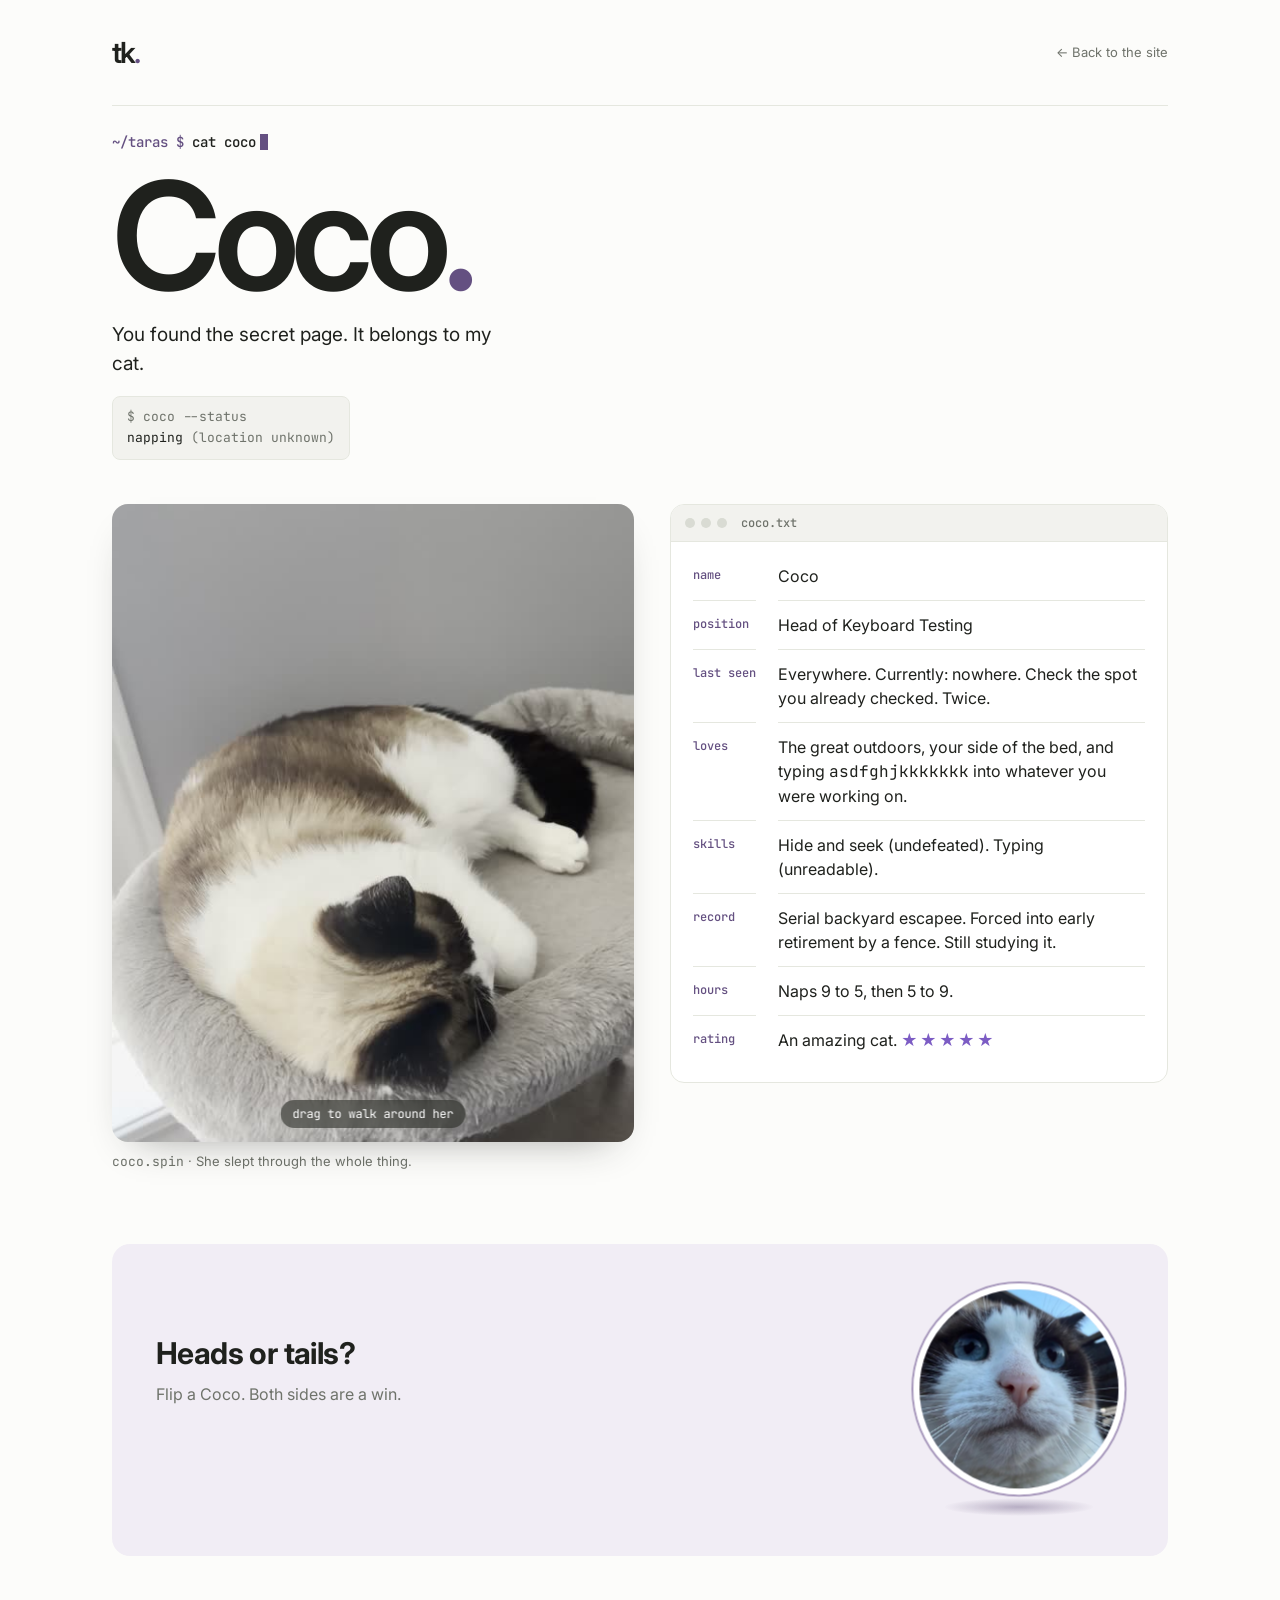
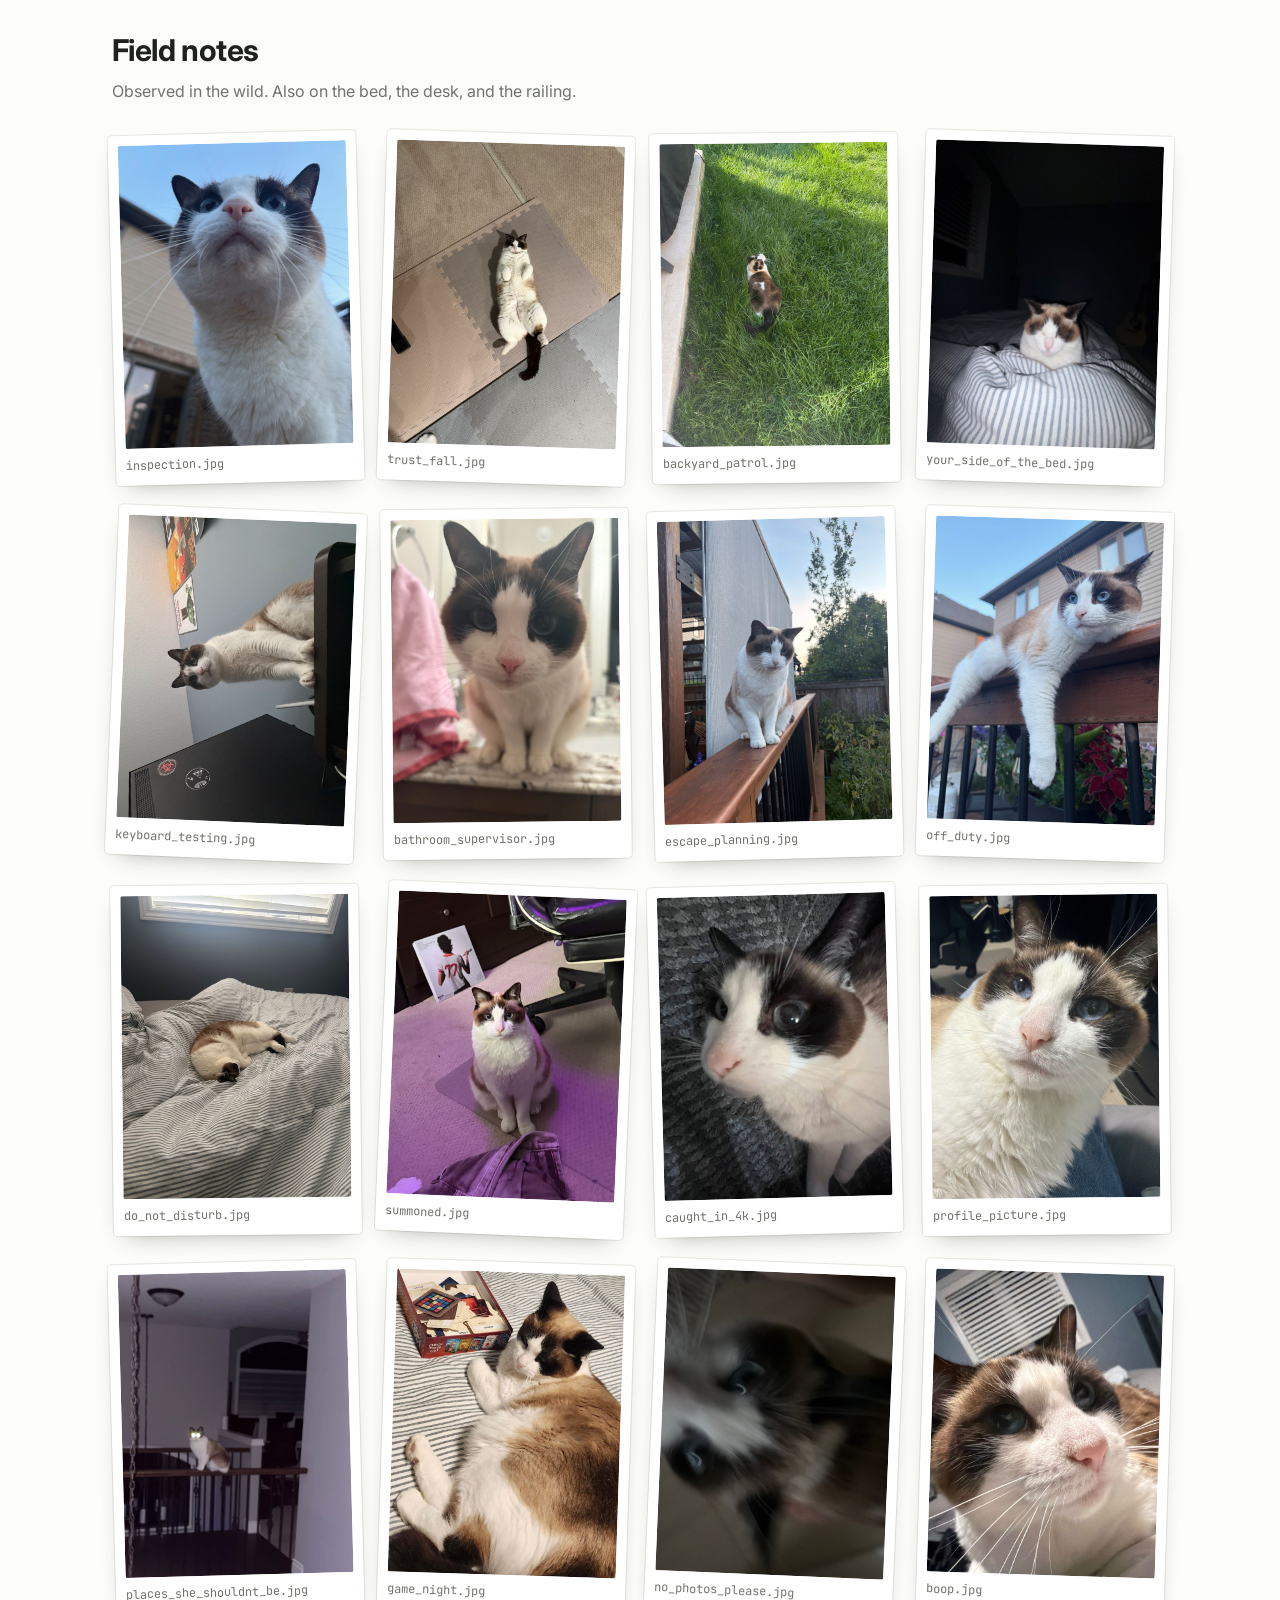
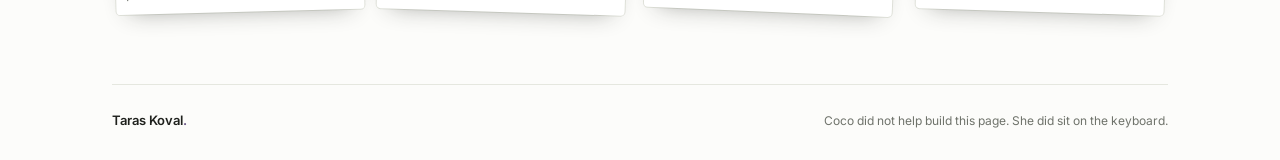
==== commit 21ba6143: "More changes to Coco Page" ====
--- a/coco.html
+++ b/coco.html
@@ -71,8 +71,8 @@
             <span class="coin-wobble">
               <span class="coin-inner" id="coin-inner">
                 <span class="coin-rim"></span><span class="coin-rim"></span><span class="coin-rim"></span><span class="coin-rim"></span><span class="coin-rim"></span>
-                <span class="coin-face heads"><img src="./images/coco/heads.jpg" alt="Coco's face" width="600" height="600"></span>
-                <span class="coin-face tails"><img src="./images/coco/tails.jpg" alt="Coco's back end and tail" width="600" height="600"></span>
+                <span class="coin-face heads"><img src="./images/coco/heads.jpg?v=2" alt="Coco's face up close" width="600" height="600"></span>
+                <span class="coin-face tails"><img src="./images/coco/tails.jpg?v=2" alt="Coco walking away with her tail up" width="600" height="600"></span>
               </span>
             </span>
           </span>
@@ -83,16 +83,24 @@
 
     <section class="gallery-wrap" aria-labelledby="gallery-title">
       <h2 id="gallery-title">Field notes</h2>
-      <p class="muted">Observed in her natural habitat: the top of the cat tree.</p>
+      <p class="muted">Observed in the wild. Also on the bed, the desk, and the railing.</p>
       <ul class="gallery">
-        <li><img src="./images/coco/1.jpg" alt="Coco stretched out with one paw hanging over the edge" loading="lazy" width="720" height="960"><span>nap_01.jpg</span></li>
-        <li><img src="./images/coco/2.jpg" alt="Coco looking up at the camera from her bed" loading="lazy" width="720" height="960"><span>nap_02.jpg</span></li>
-        <li><img src="./images/coco/3.jpg" alt="Coco curled up, looking sideways" loading="lazy" width="720" height="960"><span>nap_03.jpg</span></li>
-        <li><img src="./images/coco/6.jpg" alt="Coco lounging next to the couch" loading="lazy" width="720" height="960"><span>nap_04.jpg</span></li>
-        <li><img src="./images/coco/8.jpg" alt="Coco from above, one paw reaching for the window" loading="lazy" width="720" height="960"><span>nap_05.jpg</span></li>
-        <li><img src="./images/coco/7.jpg" alt="Coco from behind, looking out the window" loading="lazy" width="720" height="960"><span>nap_06.jpg</span></li>
-        <li><img src="./images/coco/4.jpg" alt="Coco's back, fast asleep" loading="lazy" width="720" height="960"><span>nap_07.jpg</span></li>
-        <li><img src="./images/coco/5.jpg" alt="Coco's back legs stretched out by the window" loading="lazy" width="720" height="960"><span>nap_08.jpg</span></li>
+        <li><img src="./images/coco/1.jpg?v=2" alt="Coco looking down at the camera, blue sky behind her" loading="lazy" width="720" height="960"><span>inspection.jpg</span></li>
+        <li><img src="./images/coco/2.jpg?v=2" alt="Coco lying belly up on the floor mats" loading="lazy" width="720" height="960"><span>trust_fall.jpg</span></li>
+        <li><img src="./images/coco/3.jpg?v=2" alt="Coco in the backyard grass, seen from above" loading="lazy" width="720" height="960"><span>backyard_patrol.jpg</span></li>
+        <li><img src="./images/coco/4.jpg?v=2" alt="Coco peeking over a pillow on the bed" loading="lazy" width="720" height="960"><span>your_side_of_the_bed.jpg</span></li>
+        <li><img src="./images/coco/5.jpg?v=2" alt="Coco stretched out on the desk beside a monitor" loading="lazy" width="720" height="960"><span>keyboard_testing.jpg</span></li>
+        <li><img src="./images/coco/6.jpg?v=2" alt="Coco sitting on the bathroom counter, staring" loading="lazy" width="720" height="960"><span>bathroom_supervisor.jpg</span></li>
+        <li><img src="./images/coco/7.jpg?v=2" alt="Coco standing on the deck railing" loading="lazy" width="720" height="960"><span>escape_planning.jpg</span></li>
+        <li><img src="./images/coco/8.jpg?v=2" alt="Coco lying on the deck railing with a paw hanging off" loading="lazy" width="720" height="960"><span>off_duty.jpg</span></li>
+        <li><img src="./images/coco/9.jpg?v=2" alt="Coco curled up asleep on the bed" loading="lazy" width="720" height="960"><span>do_not_disturb.jpg</span></li>
+        <li><img src="./images/coco/10.jpg?v=2" alt="Coco sitting on the floor, looking up" loading="lazy" width="720" height="960"><span>summoned.jpg</span></li>
+        <li><img src="./images/coco/11.jpg?v=2" alt="Coco up close with very wide eyes" loading="lazy" width="720" height="960"><span>caught_in_4k.jpg</span></li>
+        <li><img src="./images/coco/12.jpg?v=2" alt="A close-up of Coco looking into the camera" loading="lazy" width="720" height="960"><span>profile_picture.jpg</span></li>
+        <li><img src="./images/coco/13.jpg?v=2" alt="Coco on top of the stair railing at night" loading="lazy" width="720" height="960"><span>places_she_shouldnt_be.jpg</span></li>
+        <li><img src="./images/coco/14.jpg?v=2" alt="Coco lying on the bed next to a board game" loading="lazy" width="720" height="960"><span>game_night.jpg</span></li>
+        <li><img src="./images/coco/15.jpg?v=2" alt="A blurry Coco reaching for the camera" loading="lazy" width="720" height="960"><span>no_photos_please.jpg</span></li>
+        <li><img src="./images/coco/16.jpg?v=2" alt="An extreme close-up of Coco’s nose" loading="lazy" width="720" height="960"><span>boop.jpg</span></li>
       </ul>
     </section>
   </main>
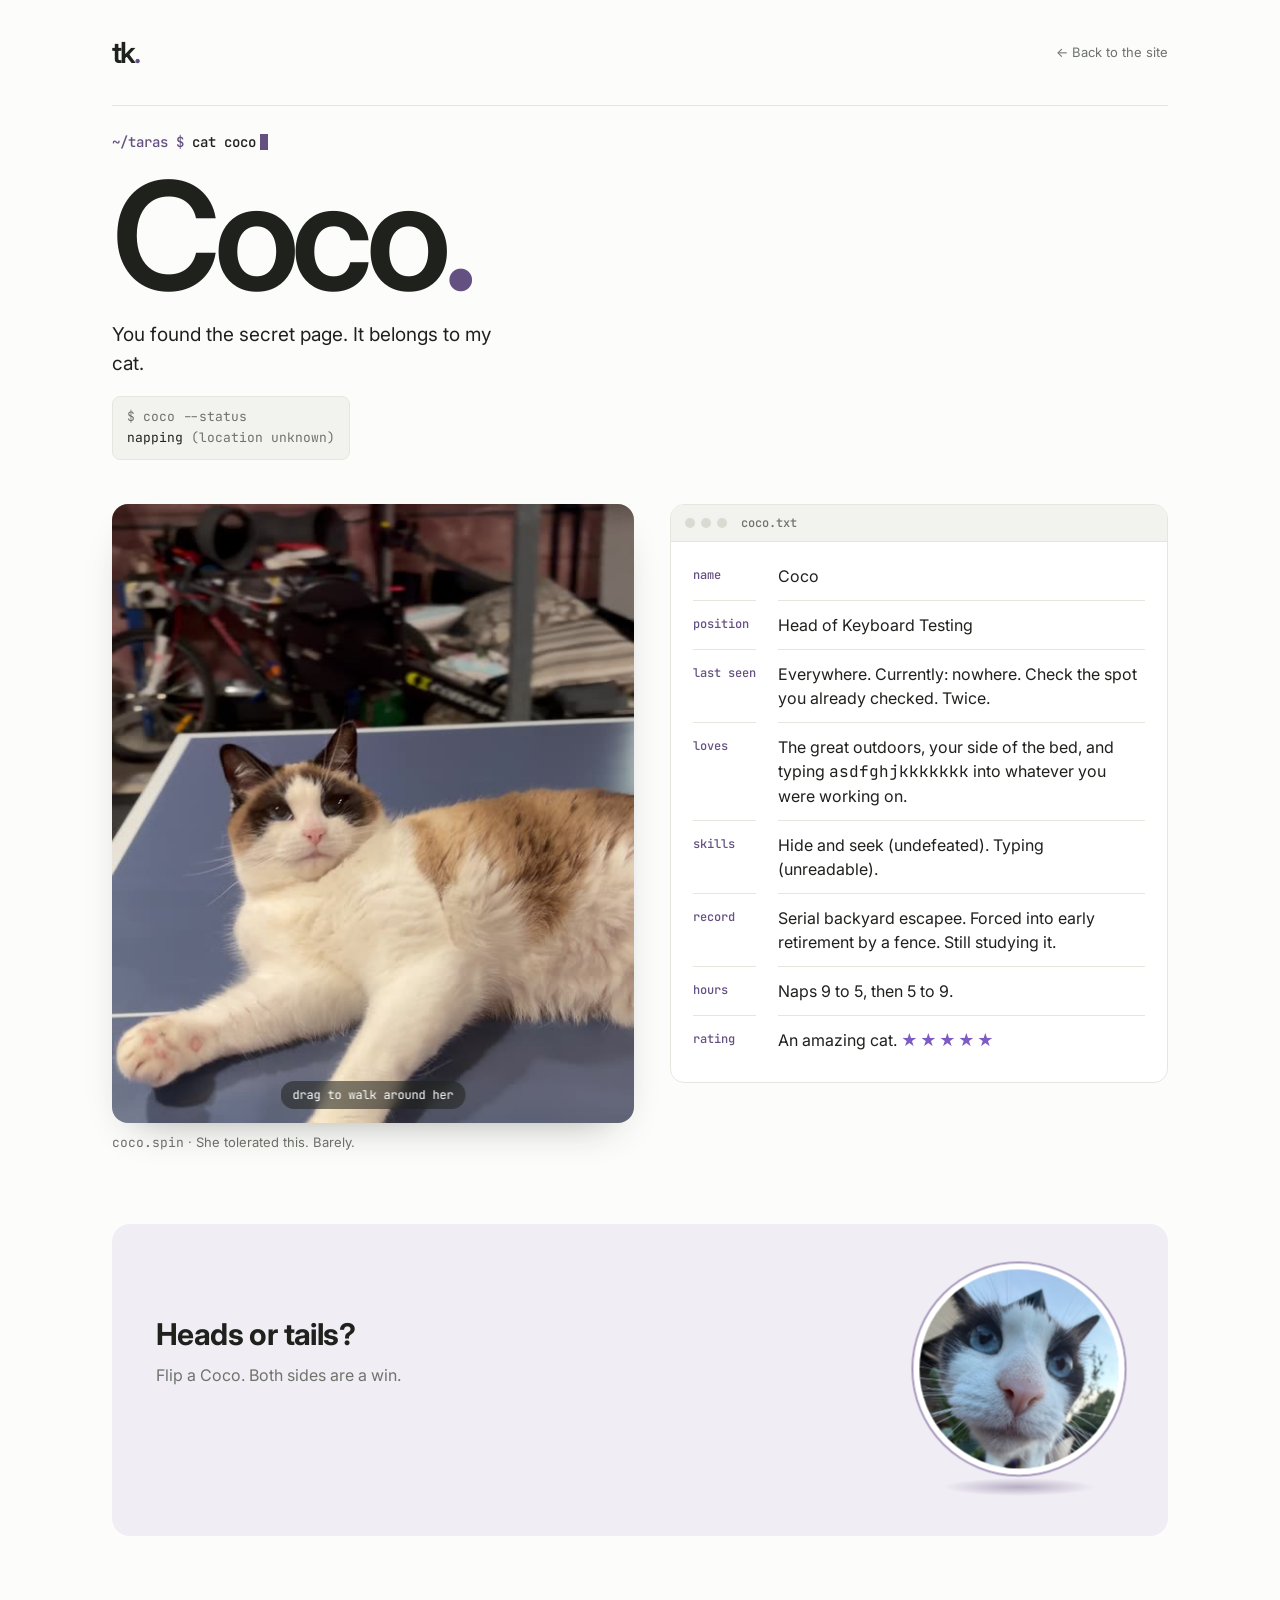
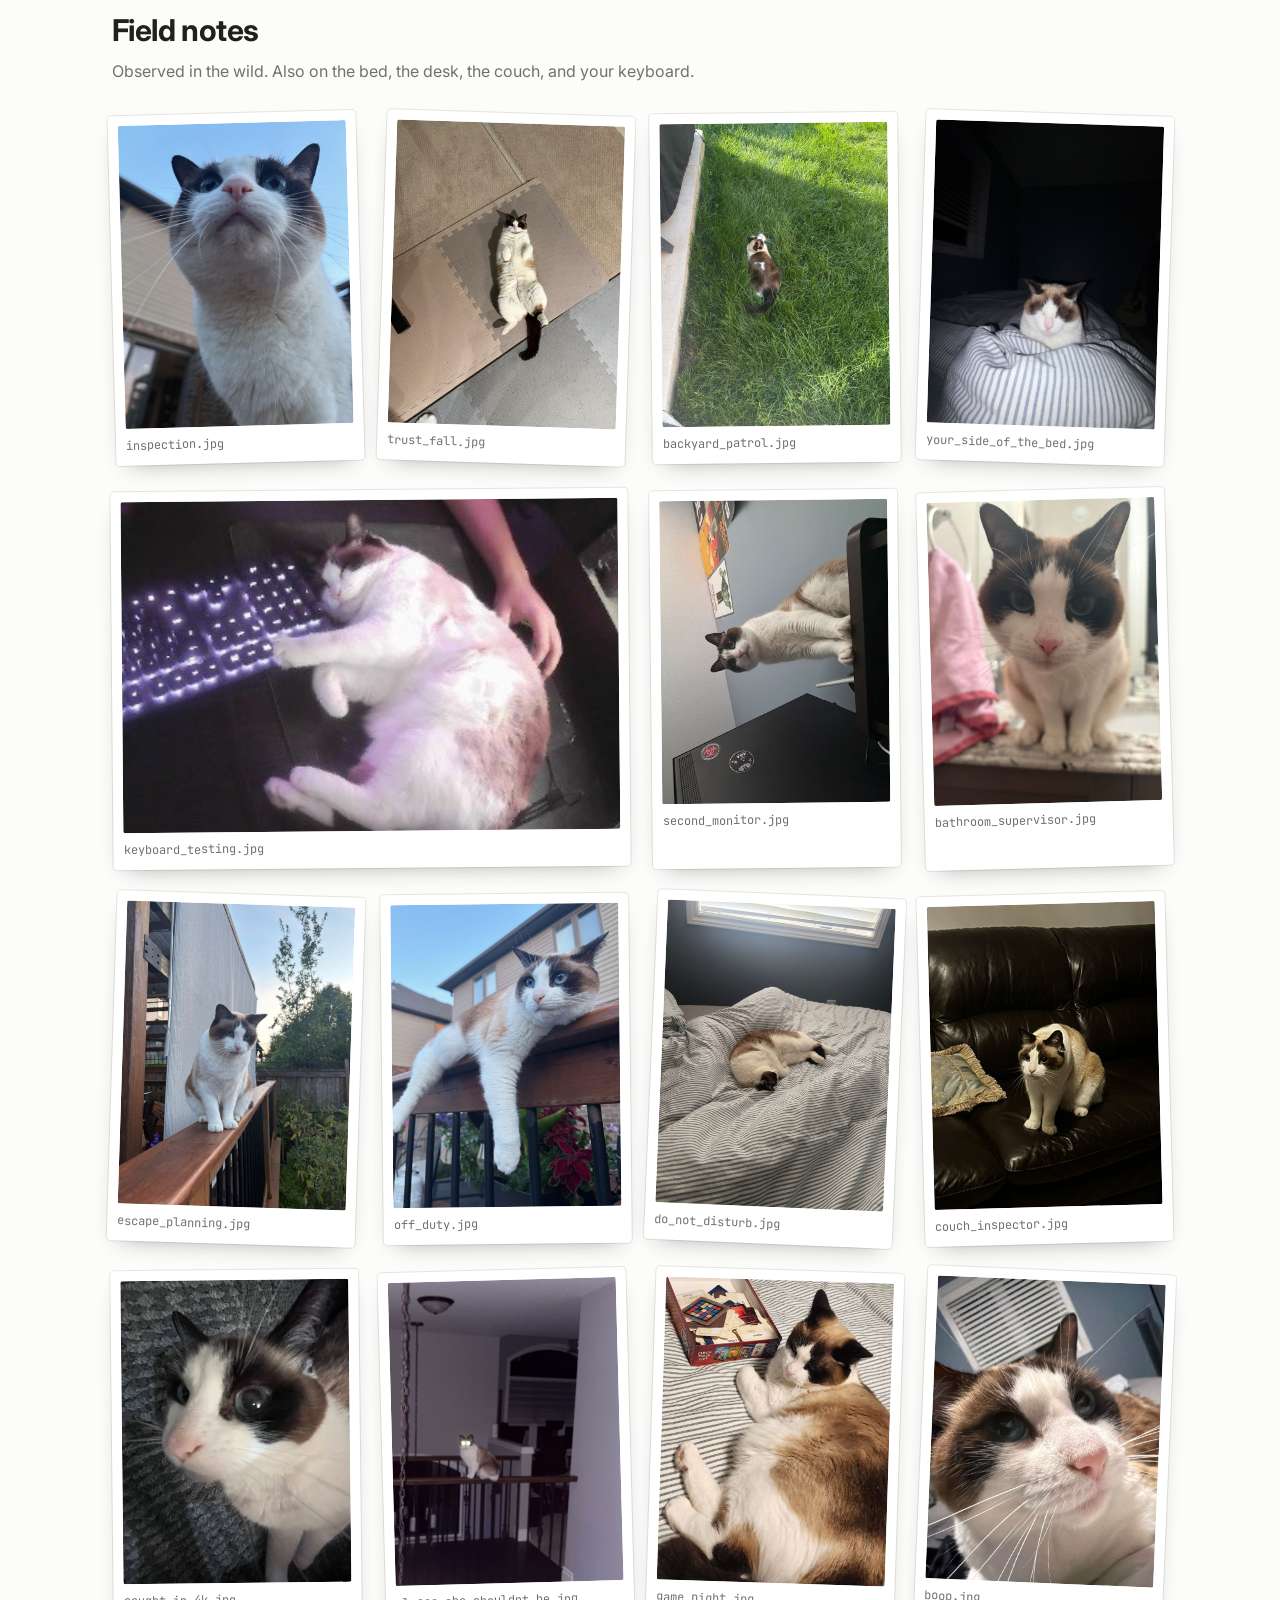
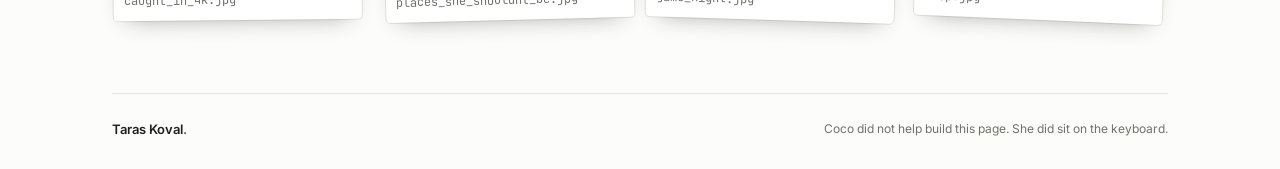
==== commit 0b297c62: "New photos" ====
--- a/coco.html
+++ b/coco.html
@@ -13,8 +13,8 @@
   <link rel="preconnect" href="https://fonts.gstatic.com" crossorigin>
   <link rel="stylesheet" href="https://fonts.googleapis.com/css2?family=Inter:wght@400;500;600&family=JetBrains+Mono:wght@400;500&display=swap">
   <link rel="stylesheet" href="./style.css?v=9">
-  <link rel="stylesheet" href="./coco.css?v=2">
-  <script src="./coco.js?v=2" defer></script>
+  <link rel="stylesheet" href="./coco.css?v=4">
+  <script src="./coco.js?v=4" defer></script>
 </head>
 <body class="coco-page">
 <div class="site-shell">
@@ -36,11 +36,11 @@
     <section class="coco-grid">
       <figure class="spin-card">
         <div class="spin" id="spin" tabindex="0" role="img"
-             aria-label="Coco asleep on her cat tree. Drag or use the arrow keys to walk around her.">
-          <img id="spin-frame" src="./images/coco/spin/01.jpg" width="540" height="660" alt="" draggable="false">
+             aria-label="Coco lying on the ping-pong table. Drag or use the arrow keys to walk around her.">
+          <img id="spin-frame" src="./images/coco/spin/01.jpg?v=2" width="540" height="640" alt="" draggable="false">
           <span class="spin-hint" id="spin-hint">drag to walk around her</span>
         </div>
-        <figcaption><span class="mono">coco.spin</span> · She slept through the whole thing.</figcaption>
+        <figcaption><span class="mono">coco.spin</span> · She tolerated this. Barely.</figcaption>
       </figure>
 
       <article class="profile" aria-label="Coco's profile">
@@ -71,8 +71,8 @@
             <span class="coin-wobble">
               <span class="coin-inner" id="coin-inner">
                 <span class="coin-rim"></span><span class="coin-rim"></span><span class="coin-rim"></span><span class="coin-rim"></span><span class="coin-rim"></span>
-                <span class="coin-face heads"><img src="./images/coco/heads.jpg?v=2" alt="Coco's face up close" width="600" height="600"></span>
-                <span class="coin-face tails"><img src="./images/coco/tails.jpg?v=2" alt="Coco walking away with her tail up" width="600" height="600"></span>
+                <span class="coin-face heads"><img src="./images/coco/heads.jpg?v=3" alt="Coco’s face up close, blue eyes" width="600" height="600"></span>
+                <span class="coin-face tails"><img src="./images/coco/tails.jpg?v=3" alt="Coco curled up asleep with her paws over her face" width="600" height="600"></span>
               </span>
             </span>
           </span>
@@ -83,24 +83,23 @@
 
     <section class="gallery-wrap" aria-labelledby="gallery-title">
       <h2 id="gallery-title">Field notes</h2>
-      <p class="muted">Observed in the wild. Also on the bed, the desk, and the railing.</p>
+      <p class="muted">Observed in the wild. Also on the bed, the desk, the couch, and your keyboard.</p>
       <ul class="gallery">
-        <li><img src="./images/coco/1.jpg?v=2" alt="Coco looking down at the camera, blue sky behind her" loading="lazy" width="720" height="960"><span>inspection.jpg</span></li>
-        <li><img src="./images/coco/2.jpg?v=2" alt="Coco lying belly up on the floor mats" loading="lazy" width="720" height="960"><span>trust_fall.jpg</span></li>
-        <li><img src="./images/coco/3.jpg?v=2" alt="Coco in the backyard grass, seen from above" loading="lazy" width="720" height="960"><span>backyard_patrol.jpg</span></li>
-        <li><img src="./images/coco/4.jpg?v=2" alt="Coco peeking over a pillow on the bed" loading="lazy" width="720" height="960"><span>your_side_of_the_bed.jpg</span></li>
-        <li><img src="./images/coco/5.jpg?v=2" alt="Coco stretched out on the desk beside a monitor" loading="lazy" width="720" height="960"><span>keyboard_testing.jpg</span></li>
-        <li><img src="./images/coco/6.jpg?v=2" alt="Coco sitting on the bathroom counter, staring" loading="lazy" width="720" height="960"><span>bathroom_supervisor.jpg</span></li>
-        <li><img src="./images/coco/7.jpg?v=2" alt="Coco standing on the deck railing" loading="lazy" width="720" height="960"><span>escape_planning.jpg</span></li>
-        <li><img src="./images/coco/8.jpg?v=2" alt="Coco lying on the deck railing with a paw hanging off" loading="lazy" width="720" height="960"><span>off_duty.jpg</span></li>
-        <li><img src="./images/coco/9.jpg?v=2" alt="Coco curled up asleep on the bed" loading="lazy" width="720" height="960"><span>do_not_disturb.jpg</span></li>
-        <li><img src="./images/coco/10.jpg?v=2" alt="Coco sitting on the floor, looking up" loading="lazy" width="720" height="960"><span>summoned.jpg</span></li>
-        <li><img src="./images/coco/11.jpg?v=2" alt="Coco up close with very wide eyes" loading="lazy" width="720" height="960"><span>caught_in_4k.jpg</span></li>
-        <li><img src="./images/coco/12.jpg?v=2" alt="A close-up of Coco looking into the camera" loading="lazy" width="720" height="960"><span>profile_picture.jpg</span></li>
-        <li><img src="./images/coco/13.jpg?v=2" alt="Coco on top of the stair railing at night" loading="lazy" width="720" height="960"><span>places_she_shouldnt_be.jpg</span></li>
-        <li><img src="./images/coco/14.jpg?v=2" alt="Coco lying on the bed next to a board game" loading="lazy" width="720" height="960"><span>game_night.jpg</span></li>
-        <li><img src="./images/coco/15.jpg?v=2" alt="A blurry Coco reaching for the camera" loading="lazy" width="720" height="960"><span>no_photos_please.jpg</span></li>
-        <li><img src="./images/coco/16.jpg?v=2" alt="An extreme close-up of Coco’s nose" loading="lazy" width="720" height="960"><span>boop.jpg</span></li>
+        <li><img src="./images/coco/1.jpg?v=3" alt="Coco looking down at the camera, blue sky behind her" loading="lazy" width="720" height="960"><span>inspection.jpg</span></li>
+        <li><img src="./images/coco/2.jpg?v=3" alt="Coco lying belly up on the floor mats" loading="lazy" width="720" height="960"><span>trust_fall.jpg</span></li>
+        <li><img src="./images/coco/3.jpg?v=3" alt="Coco in the backyard grass, seen from above" loading="lazy" width="720" height="960"><span>backyard_patrol.jpg</span></li>
+        <li><img src="./images/coco/4.jpg?v=3" alt="Coco peeking over a pillow on the bed" loading="lazy" width="720" height="960"><span>your_side_of_the_bed.jpg</span></li>
+        <li class="wide"><img src="./images/coco/5.jpg?v=3" alt="Coco asleep across a glowing keyboard" loading="lazy" width="312" height="228"><span>keyboard_testing.jpg</span></li>
+        <li><img src="./images/coco/6.jpg?v=3" alt="Coco stretched out on the desk beside a monitor" loading="lazy" width="720" height="960"><span>second_monitor.jpg</span></li>
+        <li><img src="./images/coco/7.jpg?v=3" alt="Coco sitting on the bathroom counter, staring" loading="lazy" width="720" height="960"><span>bathroom_supervisor.jpg</span></li>
+        <li><img src="./images/coco/8.jpg?v=3" alt="Coco standing on the deck railing" loading="lazy" width="720" height="960"><span>escape_planning.jpg</span></li>
+        <li><img src="./images/coco/9.jpg?v=3" alt="Coco lying on the deck railing with a paw hanging off" loading="lazy" width="720" height="960"><span>off_duty.jpg</span></li>
+        <li><img src="./images/coco/10.jpg?v=3" alt="Coco curled up asleep on the bed" loading="lazy" width="720" height="960"><span>do_not_disturb.jpg</span></li>
+        <li><img src="./images/coco/11.jpg?v=3" alt="Coco sitting on the leather couch" loading="lazy" width="720" height="960"><span>couch_inspector.jpg</span></li>
+        <li><img src="./images/coco/12.jpg?v=3" alt="Coco up close with very wide eyes" loading="lazy" width="720" height="960"><span>caught_in_4k.jpg</span></li>
+        <li><img src="./images/coco/13.jpg?v=3" alt="Coco on top of the stair railing at night" loading="lazy" width="720" height="960"><span>places_she_shouldnt_be.jpg</span></li>
+        <li><img src="./images/coco/14.jpg?v=3" alt="Coco lying on the bed next to a board game" loading="lazy" width="720" height="960"><span>game_night.jpg</span></li>
+        <li><img src="./images/coco/15.jpg?v=3" alt="An extreme close-up of Coco’s nose" loading="lazy" width="720" height="960"><span>boop.jpg</span></li>
       </ul>
     </section>
   </main>
--- a/coco.css
+++ b/coco.css
@@ -31,7 +31,7 @@
 }
 .spin-card { margin:0; }
 .spin {
-  position:relative; aspect-ratio:540/660; overflow:hidden;
+  position:relative; aspect-ratio:540/640; overflow:hidden;
   border-radius:16px; background:var(--field);
   cursor:grab; touch-action:pan-y; user-select:none;
   box-shadow:0 18px 40px -24px rgba(31,33,29,.45);
@@ -131,7 +131,10 @@
 .gallery li:nth-child(5n) { --r:2.4deg; }
 .gallery li:hover { transform:rotate(0) translateY(-6px) scale(1.03); z-index:1; box-shadow:0 22px 40px -18px rgba(31,33,29,.5), 0 0 0 1px var(--line); }
 .gallery img { width:100%; height:auto; aspect-ratio:3/4; object-fit:cover; display:block; border-radius:2px; }
-.gallery span { display:block; margin-top:9px; font:12px var(--mono); color:var(--muted); }
+.gallery li.wide { grid-column:span 2; --r:-.5deg; }
+.gallery li.wide img { aspect-ratio:3/2; }
+.gallery li { min-width:0; }
+.gallery span { display:block; margin-top:9px; font:12px var(--mono); color:var(--muted); overflow-wrap:anywhere; }
 
 /* ---------- Motion ---------- */
 @keyframes coco-up { from { opacity:0; transform:translateY(14px); } to { opacity:1; transform:none; } }
@@ -153,6 +156,7 @@
   .coin-stage { width:180px; }
   .coin { width:180px; height:180px; }
   .gallery { grid-template-columns:repeat(2, minmax(0, 1fr)); gap:20px 14px; }
+  .gallery span { font-size:11px; }
   .profile dl { padding:6px 16px 12px; column-gap:16px; }
   footer { flex-direction:column; align-items:flex-start; gap:6px; }
 }
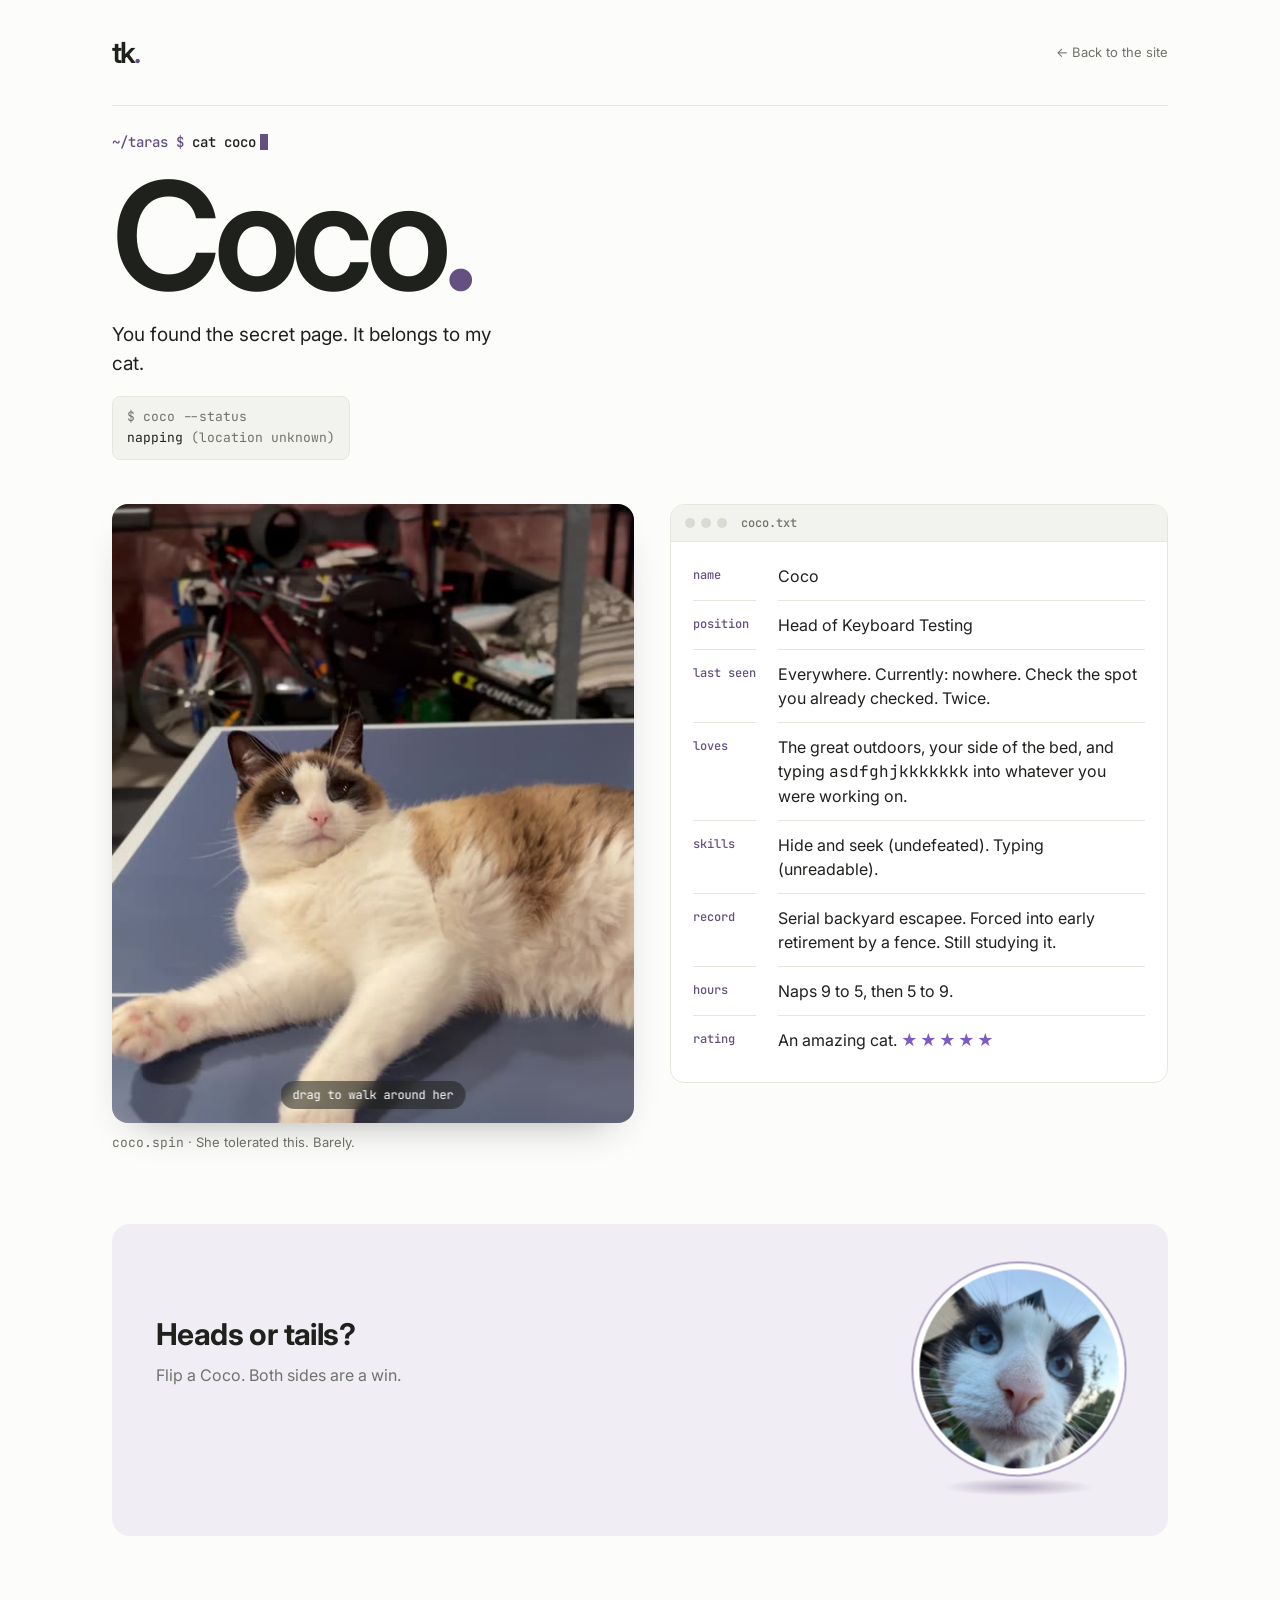
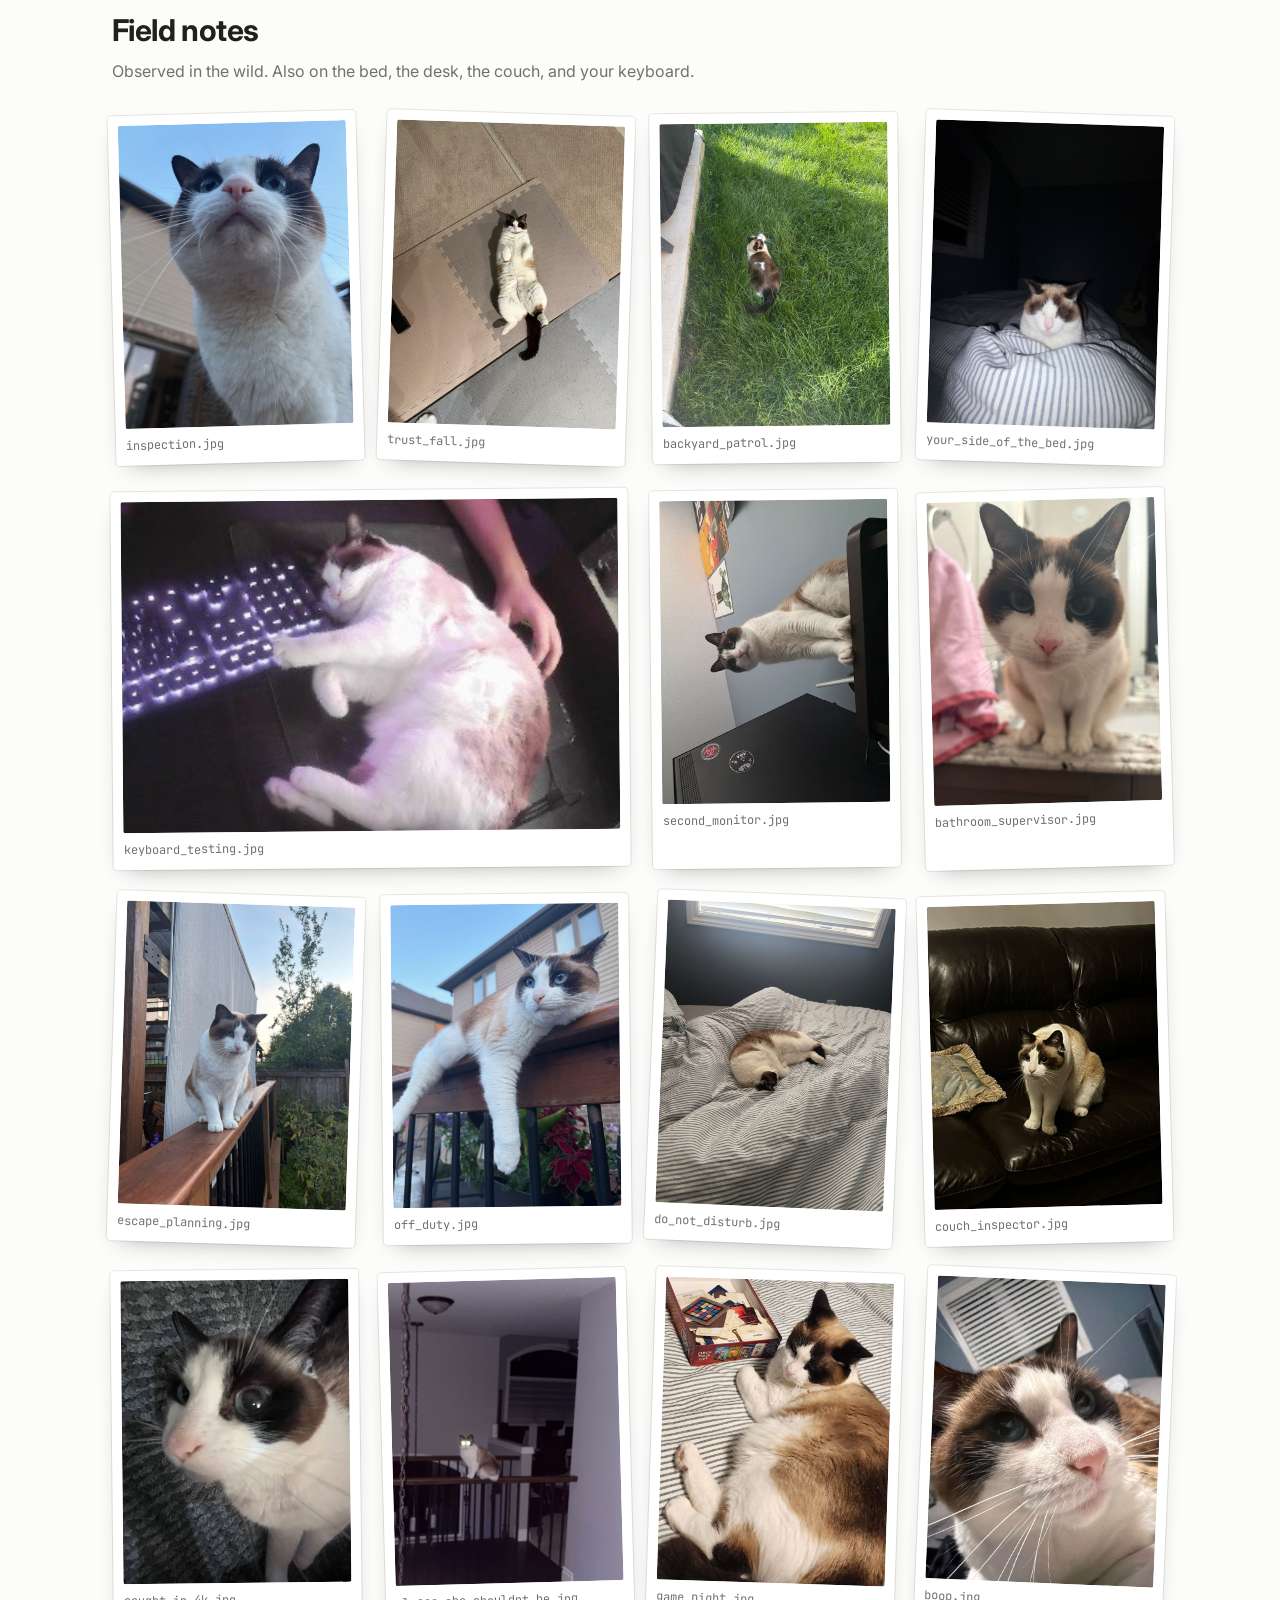
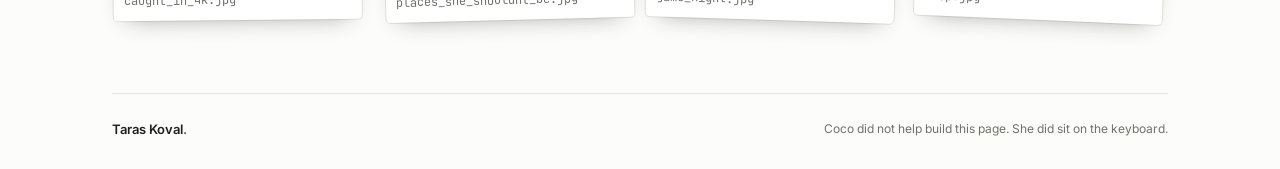
==== commit 594eab7a: "Added Cloudflare Web Analytics" ====
--- a/coco.html
+++ b/coco.html
@@ -109,5 +109,7 @@
     <span>Coco did not help build this page. She did sit on the keyboard.</span>
   </footer>
 </div>
+  <!-- Cloudflare Web Analytics: anonymous visit counts, no cookies -->
+  <script defer src="https://static.cloudflareinsights.com/beacon.min.js" data-cf-beacon='{"token": "3c8082f82567437b84ee8ab9d39eb405"}'></script>
 </body>
 </html>
--- a/style.css
+++ b/style.css
@@ -277,12 +277,16 @@
 
 /* Telescope tracker: picture on the left, story on the right */
 .proj-split { display:grid; grid-template-columns:minmax(0,5fr) minmax(0,7fr); gap:32px; align-items:start; }
-.proj-sky { border-radius:16px; overflow:hidden; aspect-ratio:4/3; }
-.proj-sky svg { display:block; width:100%; height:100%; }
-.proj-sky .moon { animation:drift 14s ease-in-out infinite alternate; transform-origin:150px 212px; }
-.proj-sky .scope rect:last-child { animation:follow 14s ease-in-out infinite alternate; transform-origin:0 0; }
-@keyframes drift { from { transform:rotate(-14deg); } to { transform:rotate(10deg); } }
-@keyframes follow { from { transform:rotate(24deg); } to { transform:rotate(48deg); } }
+/* Telescope tracker: one photo of the build */
+.proj-media { margin:0; }
+.proj-media figure { margin:0; }
+.proj-media img {
+  display:block; width:100%; height:auto; aspect-ratio:4/3; object-fit:cover;
+  border-radius:16px; box-shadow:0 18px 40px -20px rgba(40,25,10,.5);
+  transition:transform .5s var(--ease);
+}
+.proj-media:hover img { transform:scale(1.015); }
+.proj-split { align-items:center; }
 .build-log { list-style:none; margin:20px 0 22px; padding:0; display:grid; gap:10px; }
 .build-log li { position:relative; padding-left:30px; font-size:14.5px; line-height:1.5; color:var(--muted); }
 .build-log li:before {
